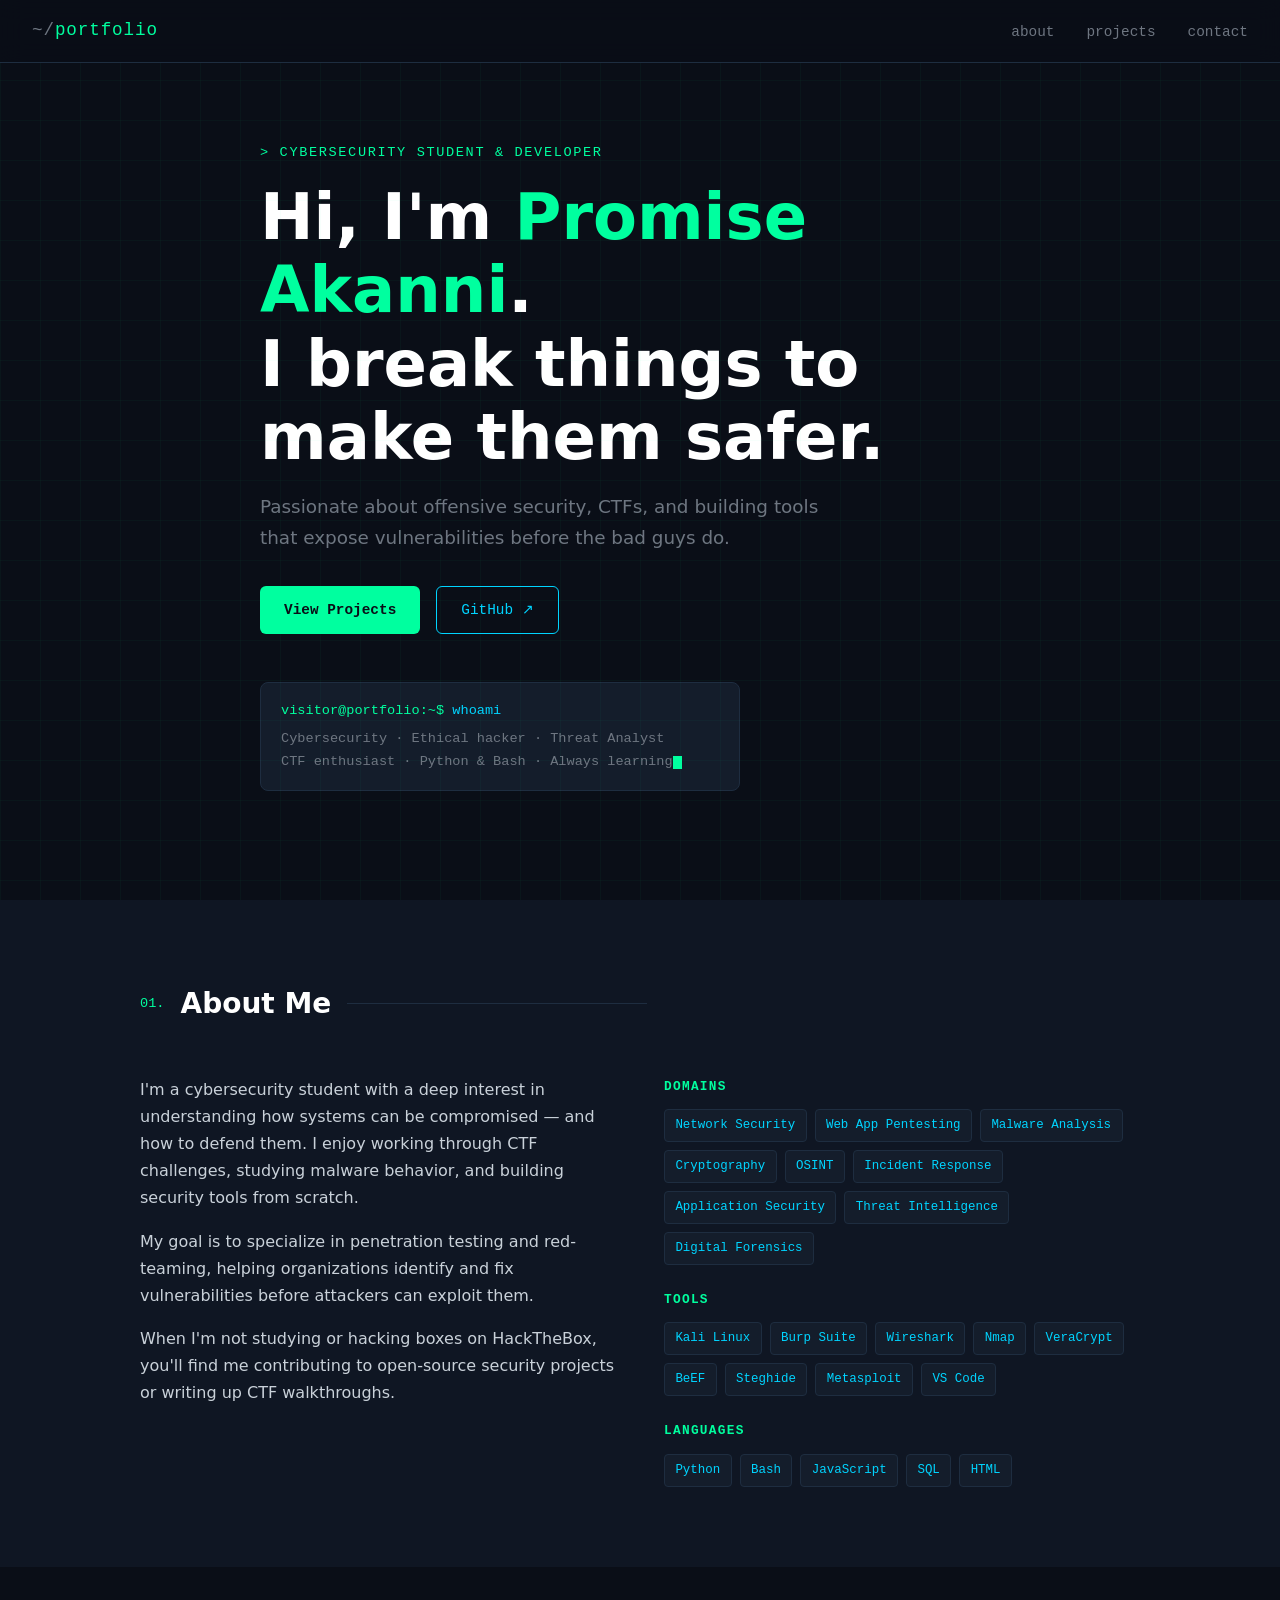
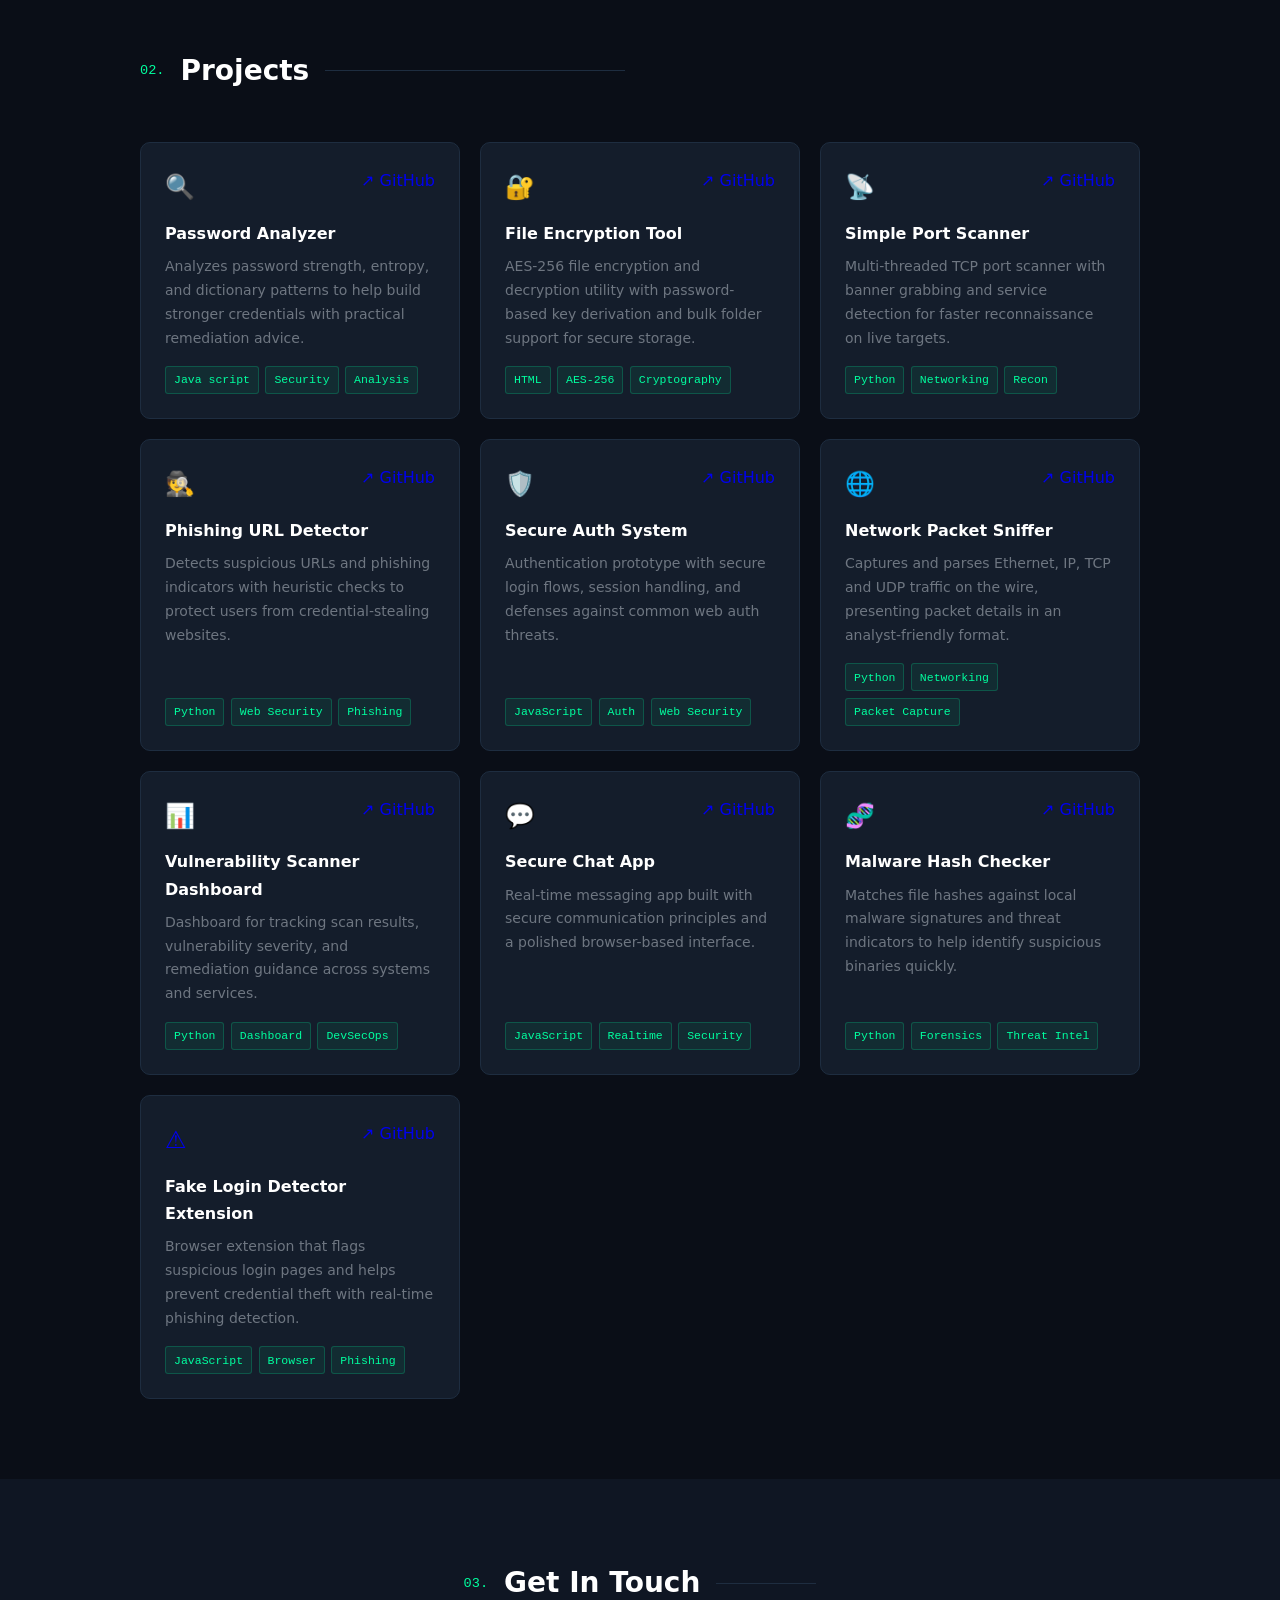
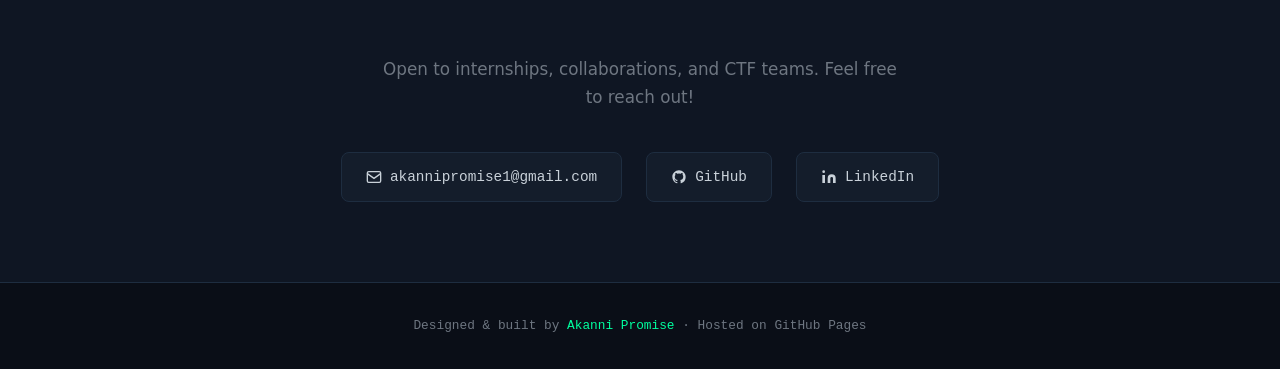
==== index.html @ 17eb7c1b "initial commit: add index.html for cybersecurity portfolio" ====
<!DOCTYPE html>
<!-- saved from url=(0066)file:///home/promise/PROJECTS/Python/Akon-007.github.io/index.html -->
<html lang="en"><head><meta http-equiv="Content-Type" content="text/html; charset=UTF-8">
  
  <meta name="viewport" content="width=device-width, initial-scale=1.0">
  <title>Akanni Promise | Cybersecurity Portfolio</title>
  <style>
    /* ── Reset & Base ── */
    *, *::before, *::after { box-sizing: border-box; margin: 0; padding: 0; }

    :root {
      --bg:        #0a0e17;
      --bg2:       #0f1623;
      --bg3:       #141d2b;
      --border:    #1e2d40;
      --green:     #00ff9f;
      --cyan:      #00d4ff;
      --purple:    #8b5cf6;
      --text:      #c9d1d9;
      --text-dim:  #6e7681;
      --font-mono: 'Courier New', Courier, monospace;
      --font-sans: 'Segoe UI', system-ui, sans-serif;
    }

    html { scroll-behavior: smooth; }

    body {
      background: var(--bg);
      color: var(--text);
      font-family: var(--font-sans);
      line-height: 1.7;
      overflow-x: hidden;
    }

    /* ── Scrollbar ── */
    ::-webkit-scrollbar { width: 6px; }
    ::-webkit-scrollbar-track { background: var(--bg); }
    ::-webkit-scrollbar-thumb { background: var(--border); border-radius: 3px; }
    ::-webkit-scrollbar-thumb:hover { background: var(--green); }

    /* ── Nav ── */
    nav {
      position: fixed; top: 0; left: 0; right: 0; z-index: 100;
      display: flex; align-items: center; justify-content: space-between;
      padding: 1rem 2rem;
      background: rgba(10, 14, 23, 0.85);
      backdrop-filter: blur(12px);
      border-bottom: 1px solid var(--border);
    }

    .nav-logo {
      font-family: var(--font-mono);
      font-size: 1.1rem;
      color: var(--green);
      text-decoration: none;
      letter-spacing: 0.05em;
    }

    .nav-logo span { color: var(--text-dim); }

    nav ul {
      list-style: none;
      display: flex; gap: 2rem;
    }

    nav a {
      color: var(--text-dim);
      text-decoration: none;
      font-size: 0.9rem;
      font-family: var(--font-mono);
      transition: color 0.2s;
    }

    nav a:hover { color: var(--green); }

    /* ── Hero ── */
    #hero {
      min-height: 100vh;
      display: flex; align-items: center; justify-content: center;
      padding: 6rem 2rem 4rem;
      position: relative;
      overflow: hidden;
    }

    /* subtle grid background */
    #hero::before {
      content: '';
      position: absolute; inset: 0;
      background-image:
        linear-gradient(rgba(0,255,159,0.03) 1px, transparent 1px),
        linear-gradient(90deg, rgba(0,255,159,0.03) 1px, transparent 1px);
      background-size: 40px 40px;
      pointer-events: none;
    }

    .hero-inner { max-width: 760px; width: 100%; }

    .hero-tag {
      font-family: var(--font-mono);
      font-size: 0.85rem;
      color: var(--green);
      letter-spacing: 0.12em;
      text-transform: uppercase;
      margin-bottom: 1rem;
    }

    .hero-tag::before { content: '> '; }

    h1 {
      font-size: clamp(2.4rem, 6vw, 4rem);
      font-weight: 700;
      line-height: 1.15;
      color: #fff;
      margin-bottom: 1rem;
    }

    h1 .accent { color: var(--green); }

    .hero-subtitle {
      font-size: 1.15rem;
      color: var(--text-dim);
      margin-bottom: 2rem;
      max-width: 560px;
    }

    .hero-btns { display: flex; gap: 1rem; flex-wrap: wrap; }

    .btn {
      display: inline-flex; align-items: center; gap: 0.5rem;
      padding: 0.7rem 1.5rem;
      border-radius: 6px;
      font-size: 0.9rem;
      font-family: var(--font-mono);
      text-decoration: none;
      transition: all 0.2s;
      cursor: pointer;
      border: none;
    }

    .btn-primary {
      background: var(--green);
      color: var(--bg);
      font-weight: 700;
    }

    .btn-primary:hover {
      background: #00e68f;
      box-shadow: 0 0 20px rgba(0,255,159,0.35);
    }

    .btn-outline {
      background: transparent;
      color: var(--cyan);
      border: 1px solid var(--cyan);
    }

    .btn-outline:hover {
      background: rgba(0,212,255,0.08);
      box-shadow: 0 0 20px rgba(0,212,255,0.2);
    }

    /* Terminal badge */
    .terminal-badge {
      margin-top: 3rem;
      background: var(--bg3);
      border: 1px solid var(--border);
      border-radius: 8px;
      padding: 1rem 1.25rem;
      font-family: var(--font-mono);
      font-size: 0.85rem;
      max-width: 480px;
    }

    .terminal-badge .prompt { color: var(--green); }
    .terminal-badge .cmd { color: var(--cyan); }
    .terminal-badge .output { color: var(--text-dim); margin-top: 0.3rem; }

    .cursor {
      display: inline-block;
      width: 9px; height: 1em;
      background: var(--green);
      vertical-align: text-bottom;
      animation: blink 1.1s step-end infinite;
    }

    @keyframes blink { 50% { opacity: 0; } }

    /* ── Section shared ── */
    section { padding: 5rem 2rem; }

    .section-header {
      display: flex; align-items: center; gap: 1rem;
      margin-bottom: 3rem;
    }

    .section-num {
      font-family: var(--font-mono);
      font-size: 0.85rem;
      color: var(--green);
    }

    h2 {
      font-size: 1.75rem;
      color: #fff;
      font-weight: 600;
    }

    .section-line {
      flex: 1; height: 1px;
      background: var(--border);
      max-width: 300px;
    }

    .container { max-width: 1000px; margin: 0 auto; }

    /* ── About ── */
    #about {
      background: var(--bg2);
    }

    .about-grid {
      display: grid;
      grid-template-columns: 1fr 1fr;
      gap: 3rem;
      align-items: start;
    }

    .about-text p { color: var(--text); margin-bottom: 1rem; }

    .about-text p:last-child { margin-bottom: 0; }

    .skills-box h3 {
      font-size: 0.8rem;
      font-family: var(--font-mono);
      color: var(--green);
      text-transform: uppercase;
      letter-spacing: 0.1em;
      margin-bottom: 0.75rem;
      margin-top: 1.5rem;
    }

    .skills-box h3:first-child { margin-top: 0; }

    .tag-list { display: flex; flex-wrap: wrap; gap: 0.5rem; }

    .tag {
      background: var(--bg3);
      border: 1px solid var(--border);
      color: var(--cyan);
      font-family: var(--font-mono);
      font-size: 0.78rem;
      padding: 0.3rem 0.65rem;
      border-radius: 4px;
      transition: border-color 0.2s, color 0.2s;
    }

    .tag:hover {
      border-color: var(--cyan);
      color: #fff;
    }

    /* ── Projects ── */
    #projects { background: var(--bg); }

    .projects-grid {
      display: grid;
      grid-template-columns: repeat(auto-fill, minmax(290px, 1fr));
      gap: 1.25rem;
    }

    .project-card {
      background: var(--bg3);
      border: 1px solid var(--border);
      border-radius: 10px;
      padding: 1.5rem;
      text-decoration: none;
      display: flex; flex-direction: column;
      transition: border-color 0.25s, transform 0.2s, box-shadow 0.25s;
      position: relative;
      overflow: hidden;
    }

    .project-card::before {
      content: '';
      position: absolute; top: 0; left: 0; right: 0; height: 2px;
      background: linear-gradient(90deg, var(--green), var(--cyan));
      opacity: 0;
      transition: opacity 0.25s;
    }

    .project-card:hover {
      border-color: rgba(0,255,159,0.3);
      transform: translateY(-4px);
      box-shadow: 0 12px 32px rgba(0,0,0,0.4);
    }

    .project-card:hover::before { opacity: 1; }

    .card-top {
      display: flex; align-items: flex-start;
      justify-content: space-between;
      margin-bottom: 0.75rem;
    }

    .card-icon { font-size: 1.5rem; }

    .card-links { display: flex; gap: 0.6rem; }

    .card-links a {
      color: var(--text-dim);
      text-decoration: none;
      font-size: 0.85rem;
      font-family: var(--font-mono);
      transition: color 0.2s;
    }

    .card-links a:hover { color: var(--green); }

    .card-title {
      color: #fff;
      font-size: 1rem;
      font-weight: 600;
      margin-bottom: 0.5rem;
    }

    .card-desc {
      color: var(--text-dim);
      font-size: 0.875rem;
      flex: 1;
      margin-bottom: 1rem;
    }

    .card-tags { display: flex; flex-wrap: wrap; gap: 0.4rem; }

    .card-tag {
      font-family: var(--font-mono);
      font-size: 0.72rem;
      color: var(--green);
      background: rgba(0,255,159,0.07);
      border: 1px solid rgba(0,255,159,0.2);
      padding: 0.2rem 0.5rem;
      border-radius: 3px;
    }

    /* ── Contact ── */
    #contact {
      background: var(--bg2);
      text-align: center;
    }

    #contact .section-header { justify-content: center; }
    #contact .section-line { max-width: 100px; }

    .contact-tagline {
      color: var(--text-dim);
      font-size: 1.05rem;
      max-width: 520px;
      margin: 0 auto 2.5rem;
    }

    .contact-links {
      display: flex; justify-content: center; gap: 1.5rem; flex-wrap: wrap;
    }

    .contact-link {
      display: flex; align-items: center; gap: 0.5rem;
      padding: 0.75rem 1.5rem;
      border-radius: 8px;
      background: var(--bg3);
      border: 1px solid var(--border);
      color: var(--text);
      text-decoration: none;
      font-family: var(--font-mono);
      font-size: 0.9rem;
      transition: all 0.2s;
    }

    .contact-link:hover {
      border-color: var(--green);
      color: var(--green);
      box-shadow: 0 0 16px rgba(0,255,159,0.15);
    }

    /* ── Footer ── */
    footer {
      padding: 2rem;
      text-align: center;
      font-family: var(--font-mono);
      font-size: 0.8rem;
      color: var(--text-dim);
      border-top: 1px solid var(--border);
    }

    footer span { color: var(--green); }

    /* ── Responsive ── */
    @media (max-width: 680px) {
      nav ul { gap: 1.2rem; }
      .about-grid { grid-template-columns: 1fr; }
    }

    @media (max-width: 480px) {
      nav ul { display: none; }
    }
  </style>
</head>
<body>

  <!-- NAV -->
  <nav>
    <a class="nav-logo" href="file:///home/promise/PROJECTS/Python/Akon-007.github.io/index.html#hero"><span>~/</span>portfolio</a>
    <ul>
      <li><a href="file:///home/promise/PROJECTS/Python/Akon-007.github.io/index.html#about">about</a></li>
      <li><a href="file:///home/promise/PROJECTS/Python/Akon-007.github.io/index.html#projects">projects</a></li>
      <li><a href="file:///home/promise/PROJECTS/Python/Akon-007.github.io/index.html#contact">contact</a></li>
    </ul>
  </nav>

  <!-- HERO -->
  <section id="hero">
    <div class="hero-inner">
      <p class="hero-tag">Cybersecurity Student &amp; Developer</p>
      <h1>Hi, I'm <span class="accent">Promise Akanni</span>.<br>I break things to<br>make them safer.</h1>
      <p class="hero-subtitle">
        Passionate about offensive security, CTFs, and building tools that expose vulnerabilities before the bad guys do.
      </p>
      <div class="hero-btns">
        <a href="file:///home/promise/PROJECTS/Python/Akon-007.github.io/index.html#projects" class="btn btn-primary">View Projects</a>
        <a href="https://github.com/Akon-007" target="_blank" class="btn btn-outline">GitHub ↗</a>
      </div>

      <div class="terminal-badge">
        <div><span class="prompt">visitor@portfolio:~$</span> <span class="cmd">whoami</span></div>
        <div class="output">
          Cybersecurity · Ethical hacker · Threat Analyst<br>
          CTF enthusiast · Python &amp; Bash · Always learning<span class="cursor"></span>
        </div>
      </div>
    </div>
  </section>

  <!-- ABOUT -->
  <section id="about">
    <div class="container">
      <div class="section-header">
        <span class="section-num">01.</span>
        <h2>About Me</h2>
        <div class="section-line"></div>
      </div>

      <div class="about-grid">
        <div class="about-text">
          <p>
            I'm a cybersecurity student with a deep interest in understanding how systems can be compromised — and how to defend them. I enjoy working through CTF challenges, studying malware behavior, and building security tools from scratch.
          </p>
          <p>
            My goal is to specialize in penetration testing and red-teaming, helping organizations identify and fix vulnerabilities before attackers can exploit them.
          </p>
          <p>
            When I'm not studying or hacking boxes on HackTheBox, you'll find me contributing to open-source security projects or writing up CTF walkthroughs.
          </p>
        </div>

        <div class="skills-box">
          <h3>Domains</h3>
          <div class="tag-list">
            <span class="tag">Network Security</span>
            <span class="tag">Web App Pentesting</span>
            <span class="tag">Malware Analysis</span>
            <span class="tag">Cryptography</span>
            <span class="tag">OSINT</span>
            <span class="tag">Incident Response</span>
            <span class="tag">Application Security</span>
            <span class="tag">Threat Intelligence</span>
            <span class="tag">Digital Forensics</span>
          </div>

          <h3>Tools</h3>
          <div class="tag-list">
            <span class="tag">Kali Linux</span>
            <span class="tag">Burp Suite</span>
            <span class="tag">Wireshark</span>
            <span class="tag">Nmap</span>
            <span class="tag">VeraCrypt</span>
            <span class="tag">BeEF</span>
            <span class="tag">Steghide</span>
            <span class="tag">Metasploit</span>
            <span class="tag">VS Code</span>
          </div>

          <h3>Languages</h3>
          <div class="tag-list">
            <span class="tag">Python</span>
            <span class="tag">Bash</span>
            <span class="tag">JavaScript</span>
            <span class="tag">SQL</span>
            <span class="tag">HTML</span>
          </div>
        </div>
      </div>
    </div>
  </section>

  <!-- PROJECTS -->
  <section id="projects">
    <div class="container">
      <div class="section-header">
        <span class="section-num">02.</span>
        <h2>Projects</h2>
        <div class="section-line"></div>
      </div>

      <div class="projects-grid">

        <!-- Project 1 -->
        <a class="project-card" href="https://github.com/Akon-007/password-analyzer" target="_blank">
          <div class="card-top">
            <span class="card-icon">🔍</span>
            <div class="card-links"><span>↗ GitHub</span></div>
          </div>
          <div class="card-title">Password Analyzer</div>
          <div class="card-desc">
            Analyzes password strength, entropy, and dictionary patterns to help build stronger credentials with practical remediation advice.
          </div>
          <div class="card-tags">
            <span class="card-tag">Java script</span>
            <span class="card-tag">Security</span>
            <span class="card-tag">Analysis</span>
          </div>
        </a>

        <!-- Project 2 -->
        <a class="project-card" href="https://github.com/Akon-007/file-encryption-tool" target="_blank">
          <div class="card-top">
            <span class="card-icon">🔐</span>
            <div class="card-links"><span>↗ GitHub</span></div>
          </div>
          <div class="card-title">File Encryption Tool</div>
          <div class="card-desc">
            AES-256 file encryption and decryption utility with password-based key derivation and bulk folder support for secure storage.
          </div>
          <div class="card-tags">
            <span class="card-tag">HTML</span>
            <span class="card-tag">AES-256</span>
            <span class="card-tag">Cryptography</span>
          </div>
        </a>

        <!-- Project 3 -->
        <a class="project-card" href="https://github.com/Akon-007/simple-port-scanner" target="_blank">
          <div class="card-top">
            <span class="card-icon">📡</span>
            <div class="card-links"><span>↗ GitHub</span></div>
          </div>
          <div class="card-title">Simple Port Scanner</div>
          <div class="card-desc">
            Multi-threaded TCP port scanner with banner grabbing and service detection for faster reconnaissance on live targets.
          </div>
          <div class="card-tags">
            <span class="card-tag">Python</span>
            <span class="card-tag">Networking</span>
            <span class="card-tag">Recon</span>
          </div>
        </a>

        <!-- Project 4 -->
        <a class="project-card" href="https://github.com/Akon-007/phishing-url-detector" target="_blank">
          <div class="card-top">
            <span class="card-icon">🕵️</span>
            <div class="card-links"><span>↗ GitHub</span></div>
          </div>
          <div class="card-title">Phishing URL Detector</div>
          <div class="card-desc">
            Detects suspicious URLs and phishing indicators with heuristic checks to protect users from credential-stealing websites.
          </div>
          <div class="card-tags">
            <span class="card-tag">Python</span>
            <span class="card-tag">Web Security</span>
            <span class="card-tag">Phishing</span>
          </div>
        </a>

        <!-- Project 5 -->
        <a class="project-card" href="https://github.com/Akon-007/secure-auth-system" target="_blank">
          <div class="card-top">
            <span class="card-icon">🛡️</span>
            <div class="card-links"><span>↗ GitHub</span></div>
          </div>
          <div class="card-title">Secure Auth System</div>
          <div class="card-desc">
            Authentication prototype with secure login flows, session handling, and defenses against common web auth threats.
          </div>
          <div class="card-tags">
            <span class="card-tag">JavaScript</span>
            <span class="card-tag">Auth</span>
            <span class="card-tag">Web Security</span>
          </div>
        </a>

        <!-- Project 6 -->
        <a class="project-card" href="https://github.com/Akon-007/network-packet-sniffer" target="_blank">
          <div class="card-top">
            <span class="card-icon">🌐</span>
            <div class="card-links"><span>↗ GitHub</span></div>
          </div>
          <div class="card-title">Network Packet Sniffer</div>
          <div class="card-desc">
            Captures and parses Ethernet, IP, TCP and UDP traffic on the wire, presenting packet details in an analyst-friendly format.
          </div>
          <div class="card-tags">
            <span class="card-tag">Python</span>
            <span class="card-tag">Networking</span>
            <span class="card-tag">Packet Capture</span>
          </div>
        </a>

        <!-- Project 7 -->
        <a class="project-card" href="https://github.com/Akon-007/vulnerability-scanner-dashboard" target="_blank">
          <div class="card-top">
            <span class="card-icon">📊</span>
            <div class="card-links"><span>↗ GitHub</span></div>
          </div>
          <div class="card-title">Vulnerability Scanner Dashboard</div>
          <div class="card-desc">
            Dashboard for tracking scan results, vulnerability severity, and remediation guidance across systems and services.
          </div>
          <div class="card-tags">
            <span class="card-tag">Python</span>
            <span class="card-tag">Dashboard</span>
            <span class="card-tag">DevSecOps</span>
          </div>
        </a>

        <!-- Project 8 -->
        <a class="project-card" href="https://github.com/Akon-007/secure-chat-app" target="_blank">
          <div class="card-top">
            <span class="card-icon">💬</span>
            <div class="card-links"><span>↗ GitHub</span></div>
          </div>
          <div class="card-title">Secure Chat App</div>
          <div class="card-desc">
            Real-time messaging app built with secure communication principles and a polished browser-based interface.
          </div>
          <div class="card-tags">
            <span class="card-tag">JavaScript</span>
            <span class="card-tag">Realtime</span>
            <span class="card-tag">Security</span>
          </div>
        </a>

        <!-- Project 9 -->
        <a class="project-card" href="https://github.com/Akon-007/malware-hash-checker" target="_blank">
          <div class="card-top">
            <span class="card-icon">🧬</span>
            <div class="card-links"><span>↗ GitHub</span></div>
          </div>
          <div class="card-title">Malware Hash Checker</div>
          <div class="card-desc">
            Matches file hashes against local malware signatures and threat indicators to help identify suspicious binaries quickly.
          </div>
          <div class="card-tags">
            <span class="card-tag">Python</span>
            <span class="card-tag">Forensics</span>
            <span class="card-tag">Threat Intel</span>
          </div>
        </a>

        <!-- Project 10 -->
        <a class="project-card" href="https://github.com/Akon-007/fake-login-detector-extension" target="_blank">
          <div class="card-top">
            <span class="card-icon">⚠️</span>
            <div class="card-links"><span>↗ GitHub</span></div>
          </div>
          <div class="card-title">Fake Login Detector Extension</div>
          <div class="card-desc">
            Browser extension that flags suspicious login pages and helps prevent credential theft with real-time phishing detection.
          </div>
          <div class="card-tags">
            <span class="card-tag">JavaScript</span>
            <span class="card-tag">Browser</span>
            <span class="card-tag">Phishing</span>
          </div>
        </a>

      </div>
    </div>
  </section>

  <!-- CONTACT -->
  <section id="contact">
    <div class="container">
      <div class="section-header">
        <span class="section-num">03.</span>
        <h2>Get In Touch</h2>
        <div class="section-line"></div>
      </div>
      <p class="contact-tagline">
        Open to internships, collaborations, and CTF teams. Feel free to reach out!
      </p>
      <div class="contact-links">
        <a class="contact-link" href="mailto:akannipromise1@gmail.com">
          <svg width="16" height="16" viewBox="0 0 24 24" fill="none" stroke="currentColor" stroke-width="2"><rect x="2" y="4" width="20" height="16" rx="2"></rect><path d="m2 7 10 7 10-7"></path></svg>
          akannipromise1@gmail.com
        </a>
        <a class="contact-link" href="https://github.com/Akon-007" target="_blank">
          <svg width="16" height="16" viewBox="0 0 24 24" fill="currentColor"><path d="M12 2C6.477 2 2 6.484 2 12.021c0 4.428 2.865 8.185 6.839 9.504.5.092.682-.217.682-.482 0-.237-.009-.868-.014-1.703-2.782.605-3.369-1.342-3.369-1.342-.454-1.154-1.11-1.462-1.11-1.462-.908-.62.069-.608.069-.608 1.003.07 1.531 1.031 1.531 1.031.892 1.53 2.341 1.088 2.91.832.092-.647.35-1.088.636-1.338-2.22-.253-4.555-1.113-4.555-4.951 0-1.093.39-1.988 1.029-2.688-.103-.253-.446-1.272.098-2.65 0 0 .84-.27 2.75 1.026A9.564 9.564 0 0112 6.844a9.59 9.59 0 012.504.338c1.909-1.296 2.747-1.027 2.747-1.027.546 1.379.202 2.398.1 2.651.64.7 1.028 1.595 1.028 2.688 0 3.848-2.339 4.695-4.566 4.943.359.309.678.92.678 1.855 0 1.338-.012 2.419-.012 2.747 0 .268.18.58.688.482A10.025 10.025 0 0022 12.021C22 6.484 17.522 2 12 2z"></path></svg>
          GitHub
        </a>
        <a class="contact-link" href="https://www.linkedin.com/in/promise-akanni-5b4948345" target="_blank">
          <svg width="16" height="16" viewBox="0 0 24 24" fill="currentColor"><path d="M16 8a6 6 0 016 6v7h-4v-7a2 2 0 00-2-2 2 2 0 00-2 2v7h-4v-7a6 6 0 016-6zM2 9h4v12H2z"></path><circle cx="4" cy="4" r="2"></circle></svg>
          LinkedIn
        </a>
      </div>
    </div>
  </section>

  <!-- FOOTER -->
  <footer>
    Designed &amp; built by <span>Akanni Promise</span> · Hosted on GitHub Pages
  </footer>



</body></html>
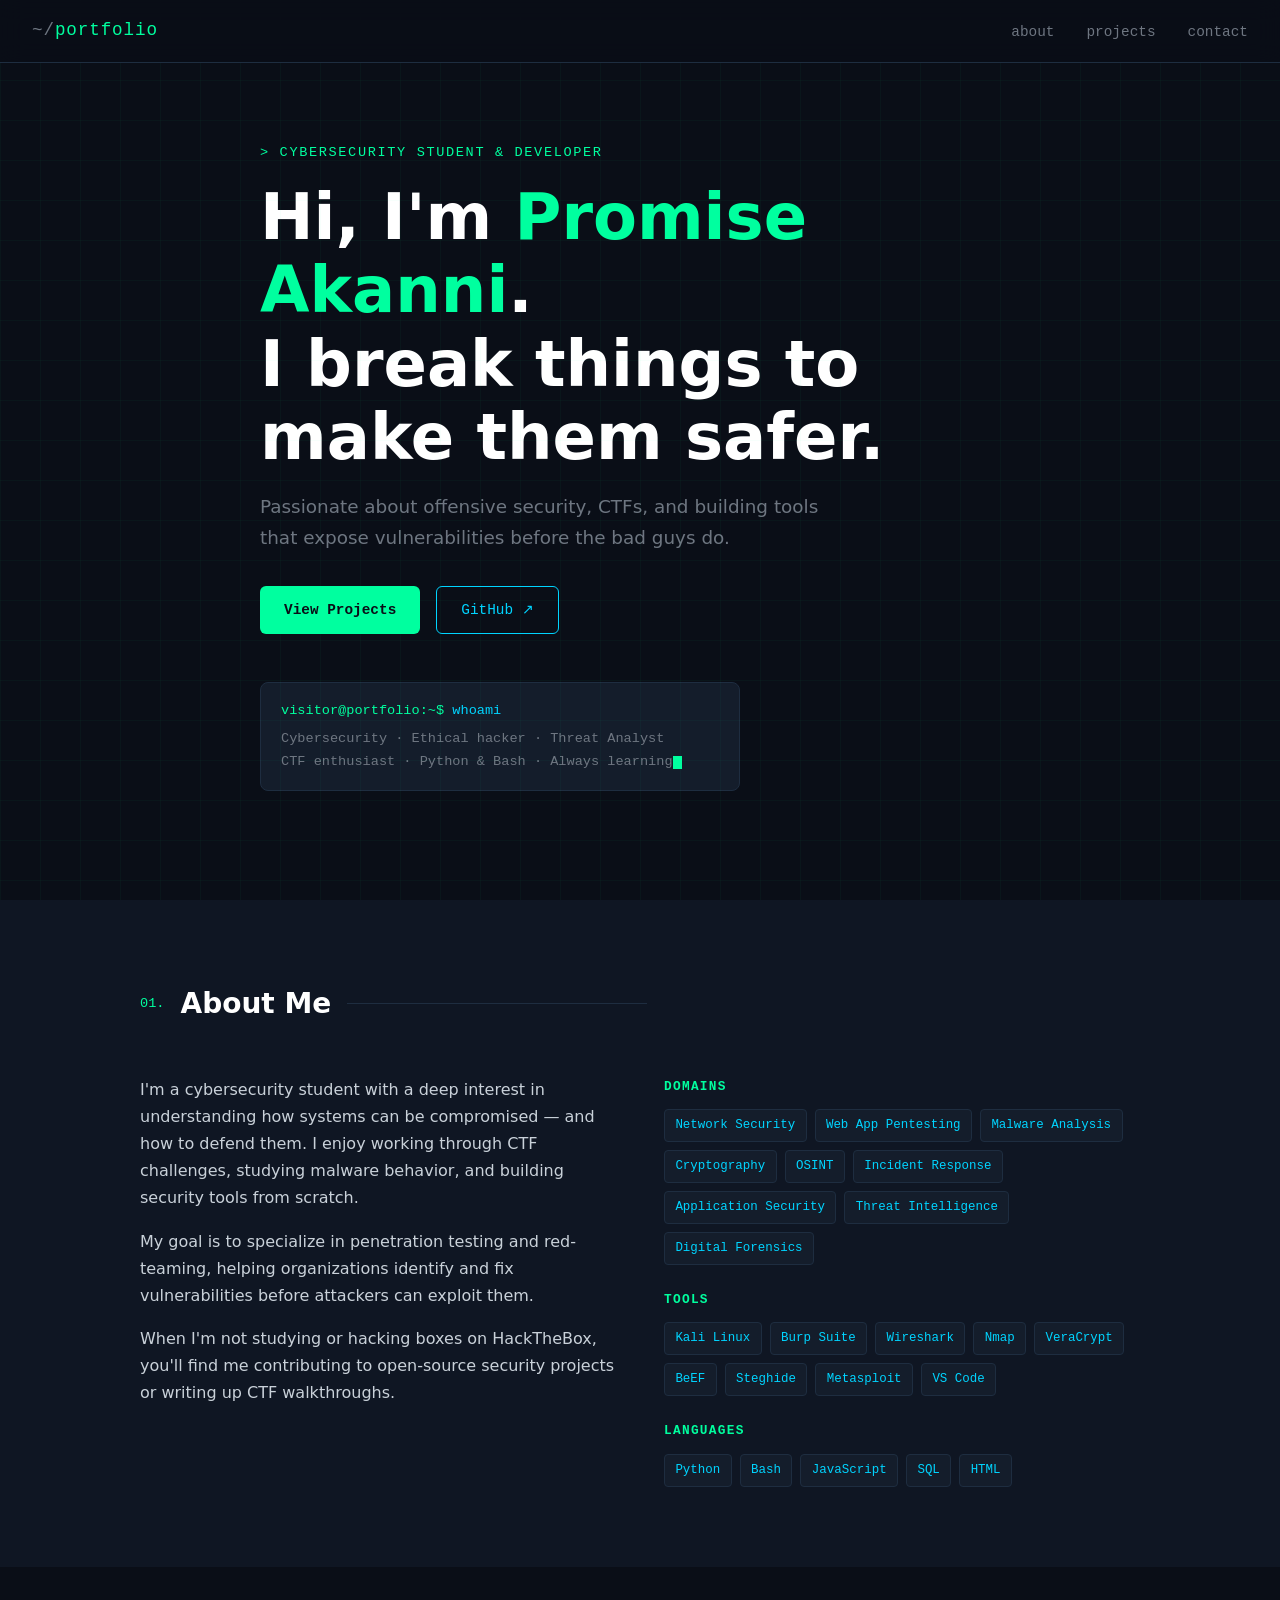
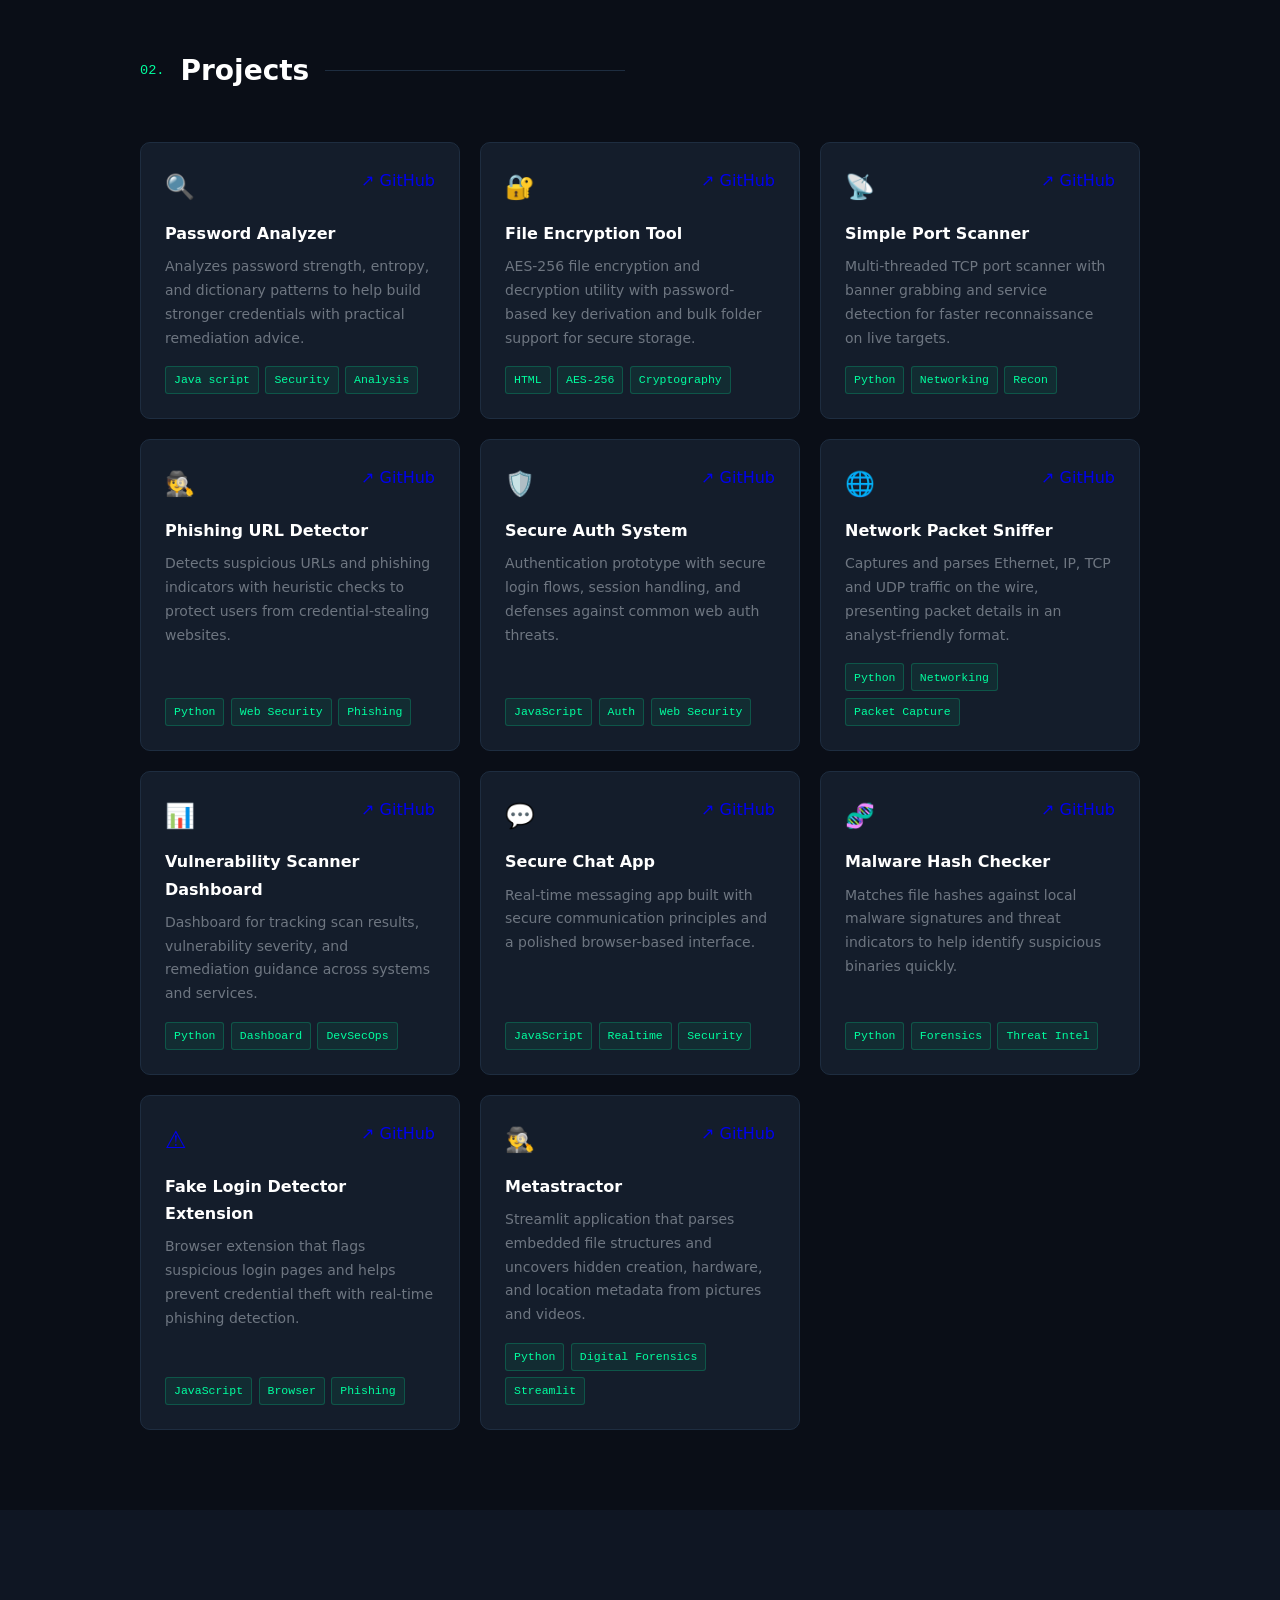
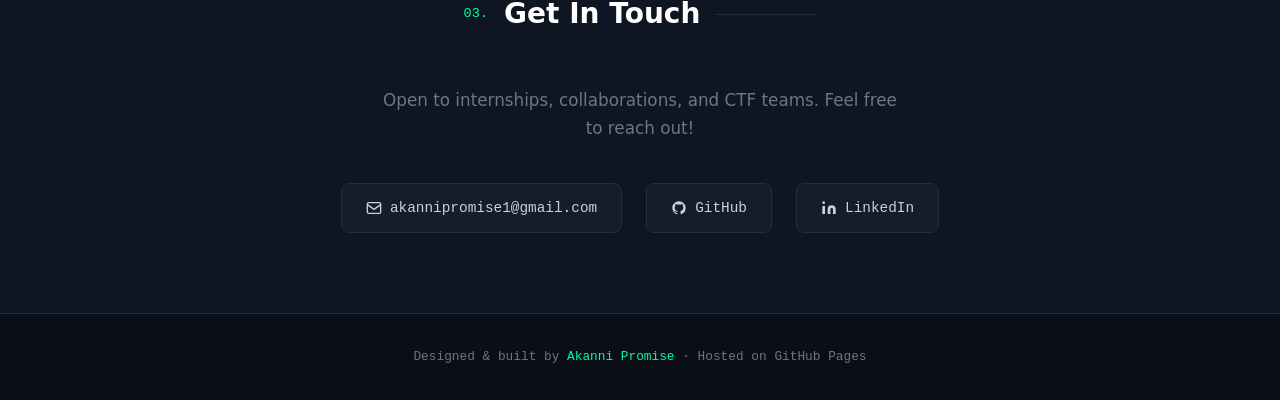
==== commit 08cce469: "updated" ====
--- a/index.html
+++ b/index.html
@@ -679,6 +679,23 @@
             <span class="card-tag">JavaScript</span>
             <span class="card-tag">Browser</span>
             <span class="card-tag">Phishing</span>
+          </div>
+        </a>
+
+        <!-- Project 11 -->
+        <a class="project-card" href="https://github.com/Akon-007/metastractor" target="_blank">
+          <div class="card-top">
+            <span class="card-icon">🕵️‍♂️</span>
+            <div class="card-links"><span>↗ GitHub</span></div>
+          </div>
+          <div class="card-title">Metastractor</div>
+          <div class="card-desc">
+            Streamlit application that parses embedded file structures and uncovers hidden creation, hardware, and location metadata from pictures and videos.
+          </div>
+          <div class="card-tags">
+            <span class="card-tag">Python</span>
+            <span class="card-tag">Digital Forensics</span>
+            <span class="card-tag">Streamlit</span>
           </div>
         </a>
 
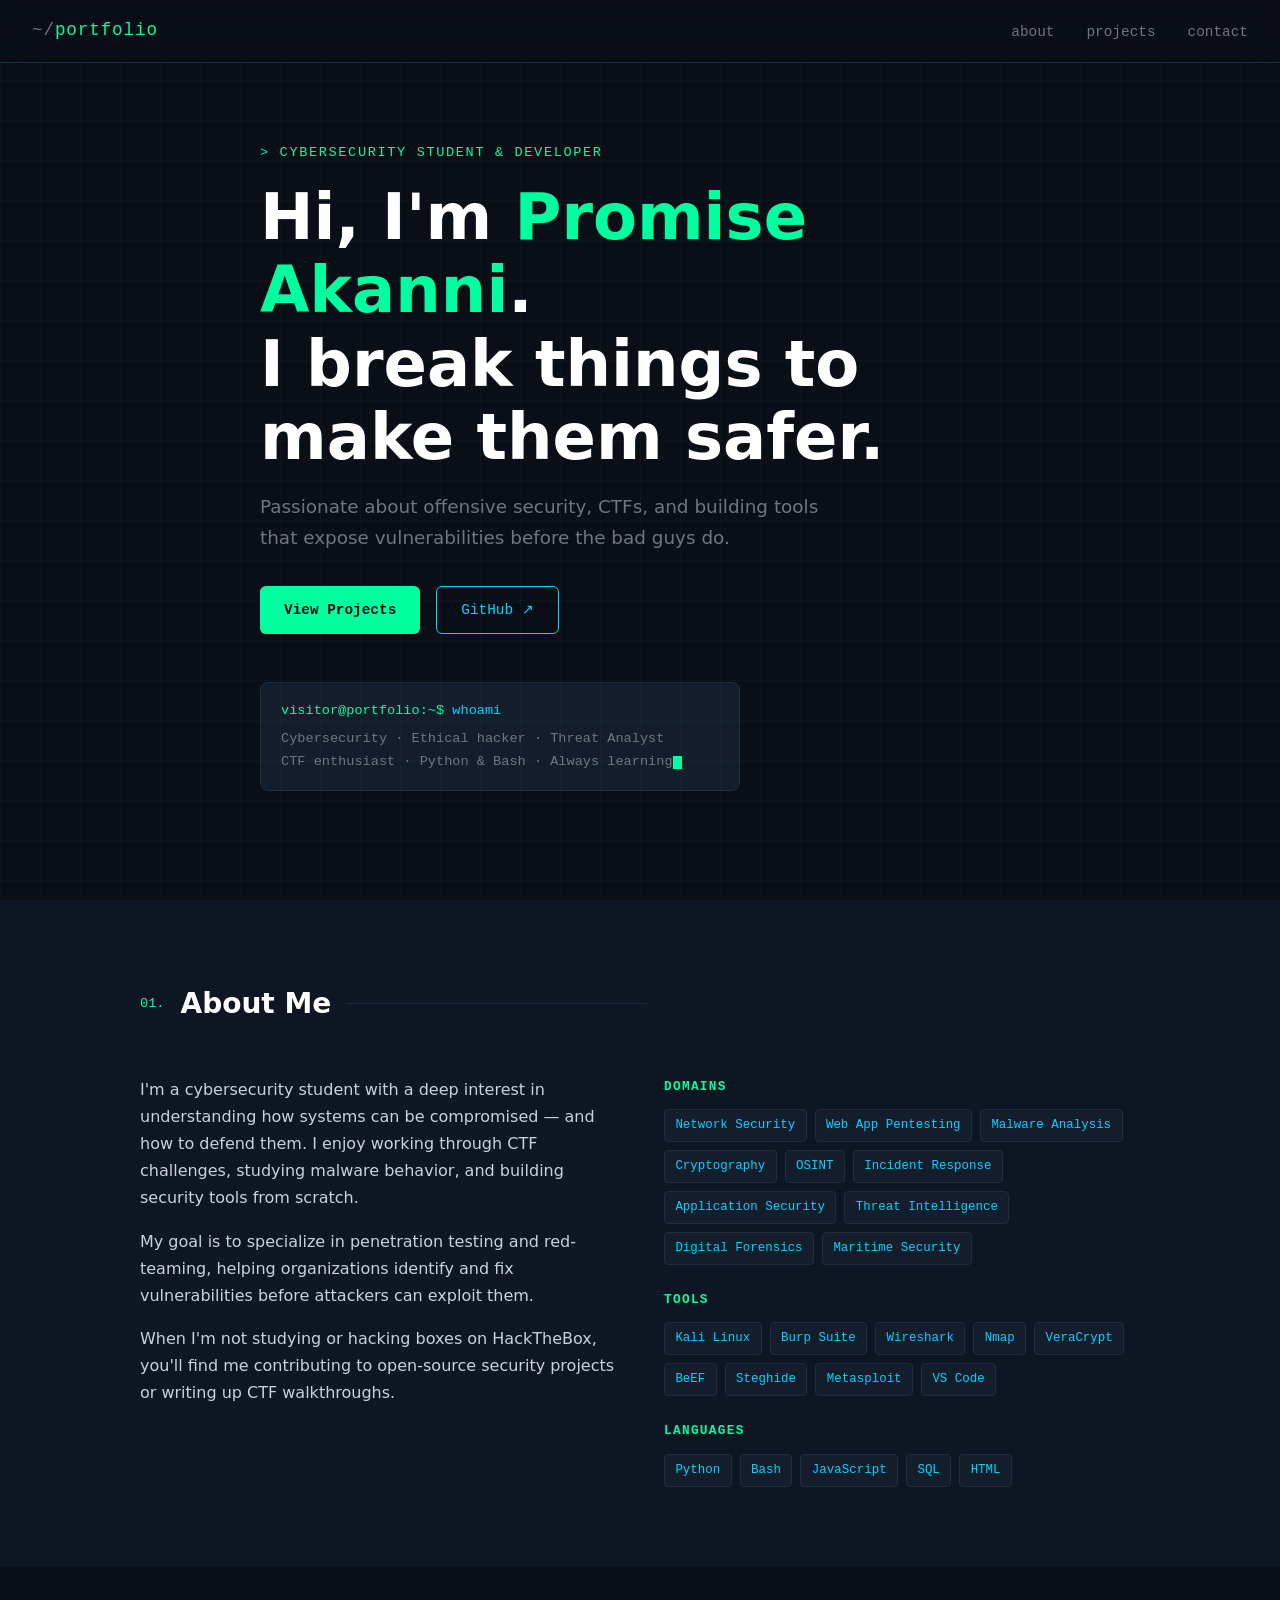
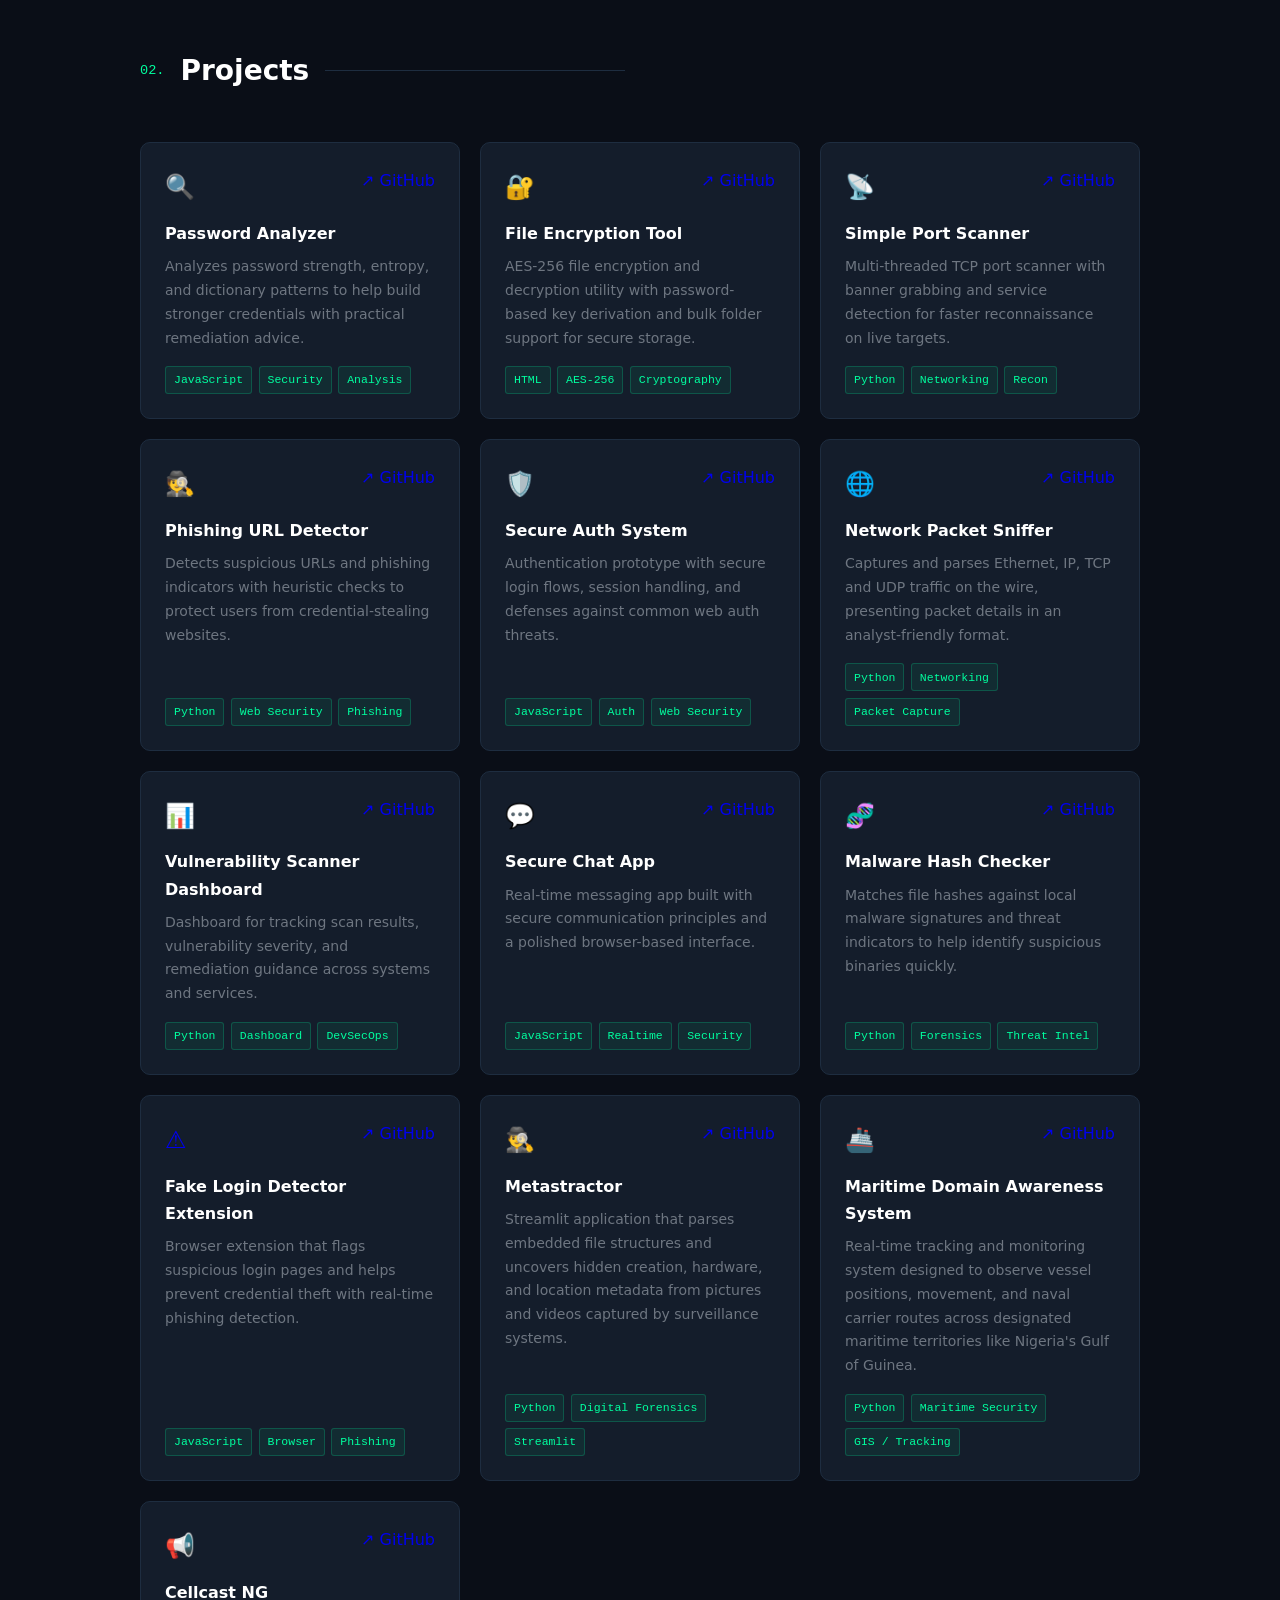
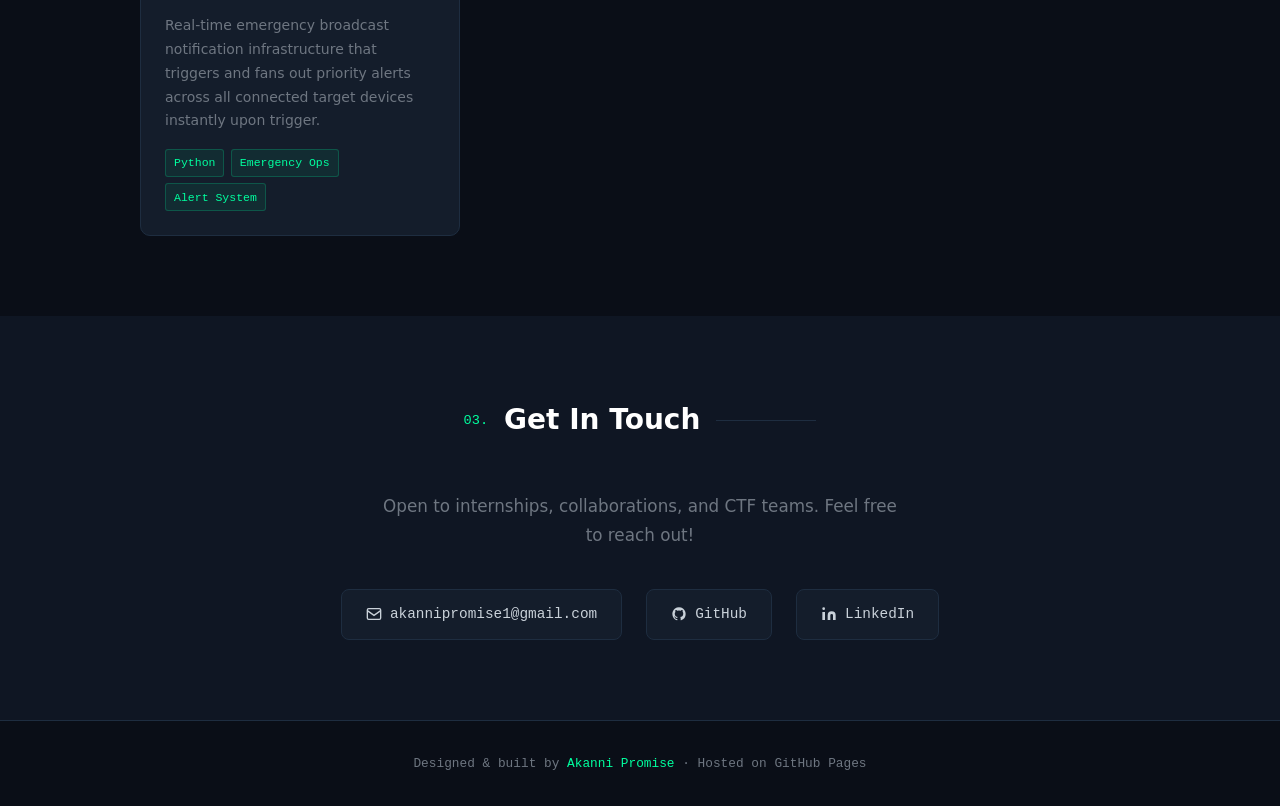
==== commit 05a56d92: "Update portfolio content and links" ====
--- a/index.html
+++ b/index.html
@@ -1,7 +1,7 @@
 <!DOCTYPE html>
-<!-- saved from url=(0066)file:///home/promise/PROJECTS/Python/Akon-007.github.io/index.html -->
-<html lang="en"><head><meta http-equiv="Content-Type" content="text/html; charset=UTF-8">
-  
+<html lang="en">
+<head>
+  <meta charset="UTF-8">
   <meta name="viewport" content="width=device-width, initial-scale=1.0">
   <title>Akanni Promise | Cybersecurity Portfolio</title>
   <style>
@@ -408,11 +408,11 @@
 
   <!-- NAV -->
   <nav>
-    <a class="nav-logo" href="file:///home/promise/PROJECTS/Python/Akon-007.github.io/index.html#hero"><span>~/</span>portfolio</a>
+    <a class="nav-logo" href="#hero"><span>~/</span>portfolio</a>
     <ul>
-      <li><a href="file:///home/promise/PROJECTS/Python/Akon-007.github.io/index.html#about">about</a></li>
-      <li><a href="file:///home/promise/PROJECTS/Python/Akon-007.github.io/index.html#projects">projects</a></li>
-      <li><a href="file:///home/promise/PROJECTS/Python/Akon-007.github.io/index.html#contact">contact</a></li>
+      <li><a href="#about">about</a></li>
+      <li><a href="#projects">projects</a></li>
+      <li><a href="#contact">contact</a></li>
     </ul>
   </nav>
 
@@ -425,7 +425,7 @@
         Passionate about offensive security, CTFs, and building tools that expose vulnerabilities before the bad guys do.
       </p>
       <div class="hero-btns">
-        <a href="file:///home/promise/PROJECTS/Python/Akon-007.github.io/index.html#projects" class="btn btn-primary">View Projects</a>
+        <a href="#projects" class="btn btn-primary">View Projects</a>
         <a href="https://github.com/Akon-007" target="_blank" class="btn btn-outline">GitHub ↗</a>
       </div>
 
@@ -473,6 +473,7 @@
             <span class="tag">Application Security</span>
             <span class="tag">Threat Intelligence</span>
             <span class="tag">Digital Forensics</span>
+            <span class="tag">Maritime Security</span>
           </div>
 
           <h3>Tools</h3>
@@ -523,7 +524,7 @@
             Analyzes password strength, entropy, and dictionary patterns to help build stronger credentials with practical remediation advice.
           </div>
           <div class="card-tags">
-            <span class="card-tag">Java script</span>
+            <span class="card-tag">JavaScript</span>
             <span class="card-tag">Security</span>
             <span class="card-tag">Analysis</span>
           </div>
@@ -690,12 +691,46 @@
           </div>
           <div class="card-title">Metastractor</div>
           <div class="card-desc">
-            Streamlit application that parses embedded file structures and uncovers hidden creation, hardware, and location metadata from pictures and videos.
+            Streamlit application that parses embedded file structures and uncovers hidden creation, hardware, and location metadata from pictures and videos captured by surveillance systems.
           </div>
           <div class="card-tags">
             <span class="card-tag">Python</span>
             <span class="card-tag">Digital Forensics</span>
             <span class="card-tag">Streamlit</span>
+          </div>
+        </a>
+
+        <!-- Project 12 -->
+        <a class="project-card" href="https://github.com/Akon-007/mda-system" target="_blank">
+          <div class="card-top">
+            <span class="card-icon">🚢</span>
+            <div class="card-links"><span>↗ GitHub</span></div>
+          </div>
+          <div class="card-title">Maritime Domain Awareness System</div>
+          <div class="card-desc">
+            Real-time tracking and monitoring system designed to observe vessel positions, movement, and naval carrier routes across designated maritime territories like Nigeria's Gulf of Guinea.
+          </div>
+          <div class="card-tags">
+            <span class="card-tag">Python</span>
+            <span class="card-tag">Maritime Security</span>
+            <span class="card-tag">GIS / Tracking</span>
+          </div>
+        </a>
+
+        <!-- Project 13 -->
+        <a class="project-card" href="https://github.com/Akon-007/cellcast-ng" target="_blank">
+          <div class="card-top">
+            <span class="card-icon">📢</span>
+            <div class="card-links"><span>↗ GitHub</span></div>
+          </div>
+          <div class="card-title">Cellcast NG</div>
+          <div class="card-desc">
+            Real-time emergency broadcast notification infrastructure that triggers and fans out priority alerts across all connected target devices instantly upon trigger.
+          </div>
+          <div class="card-tags">
+            <span class="card-tag">Python</span>
+            <span class="card-tag">Emergency Ops</span>
+            <span class="card-tag">Alert System</span>
           </div>
         </a>
 
@@ -736,6 +771,5 @@
     Designed &amp; built by <span>Akanni Promise</span> · Hosted on GitHub Pages
   </footer>
 
-
-
-</body></html>+</body>
+</html>
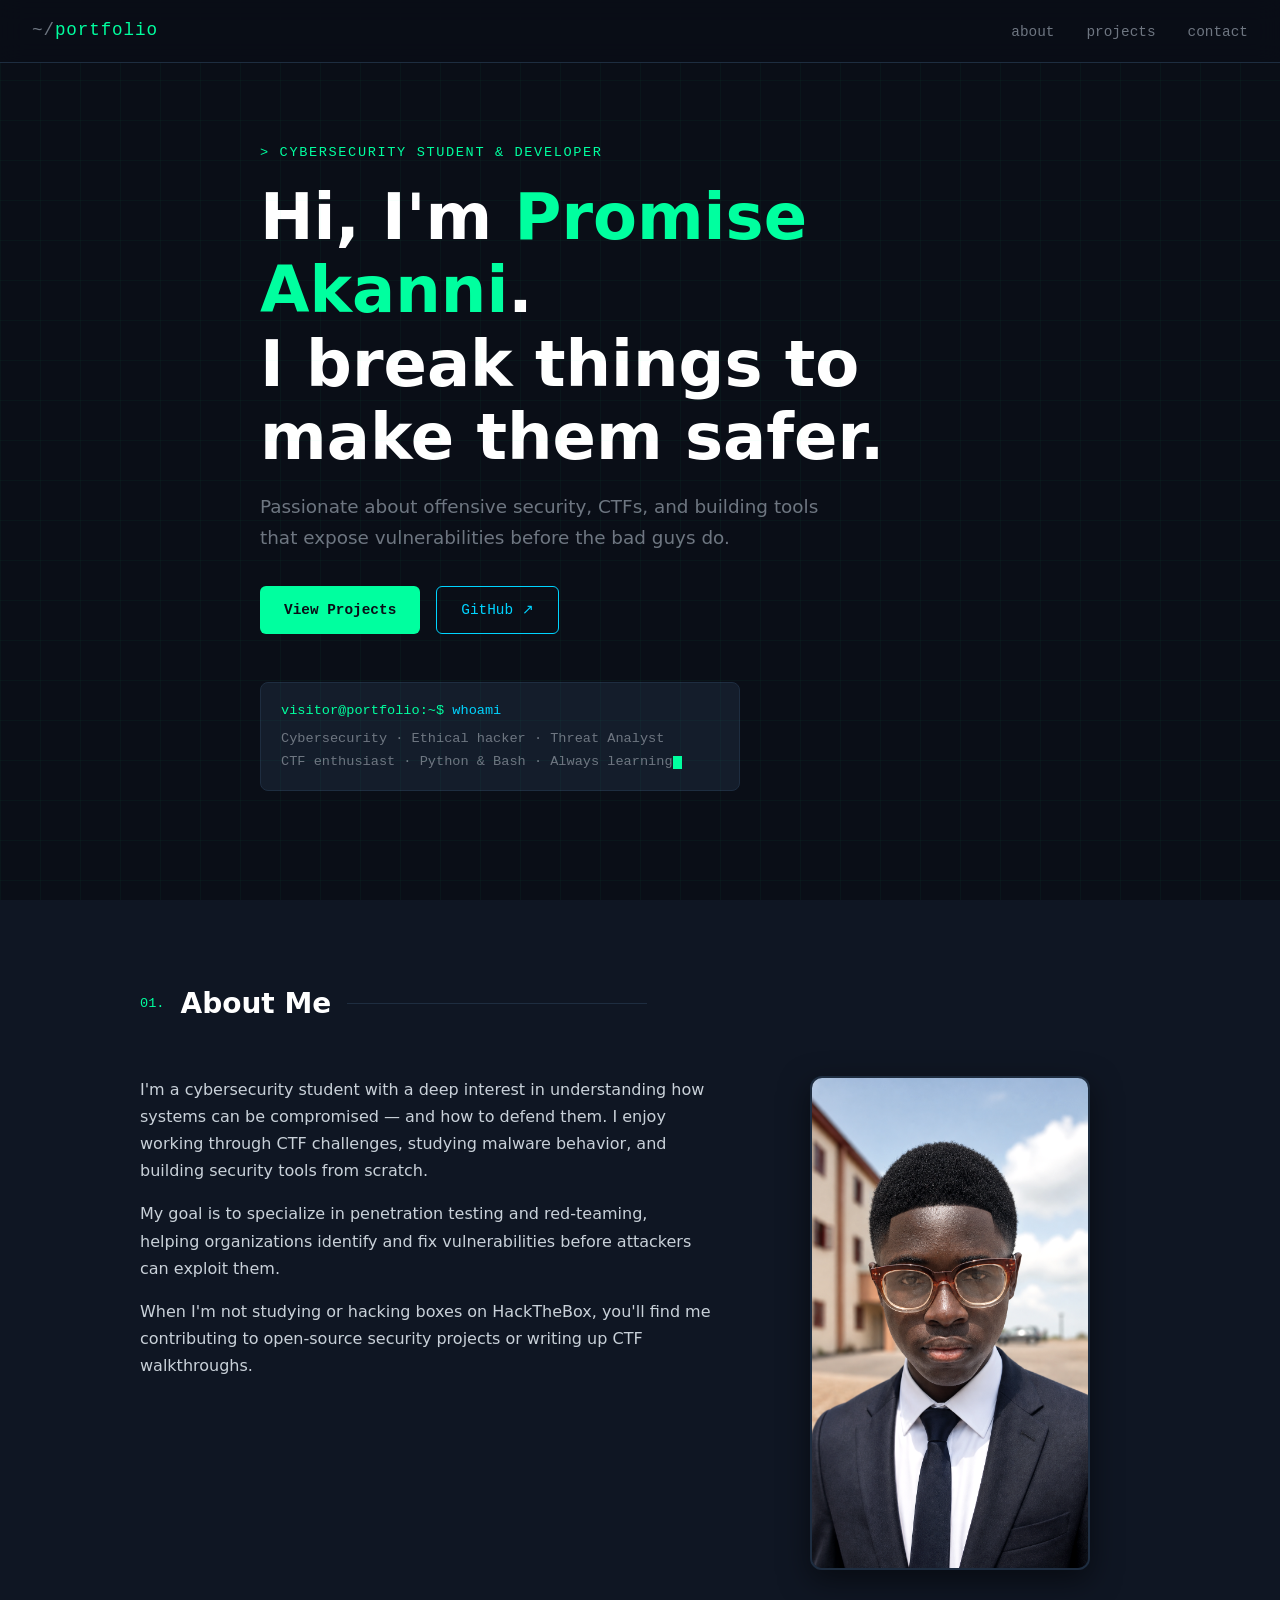
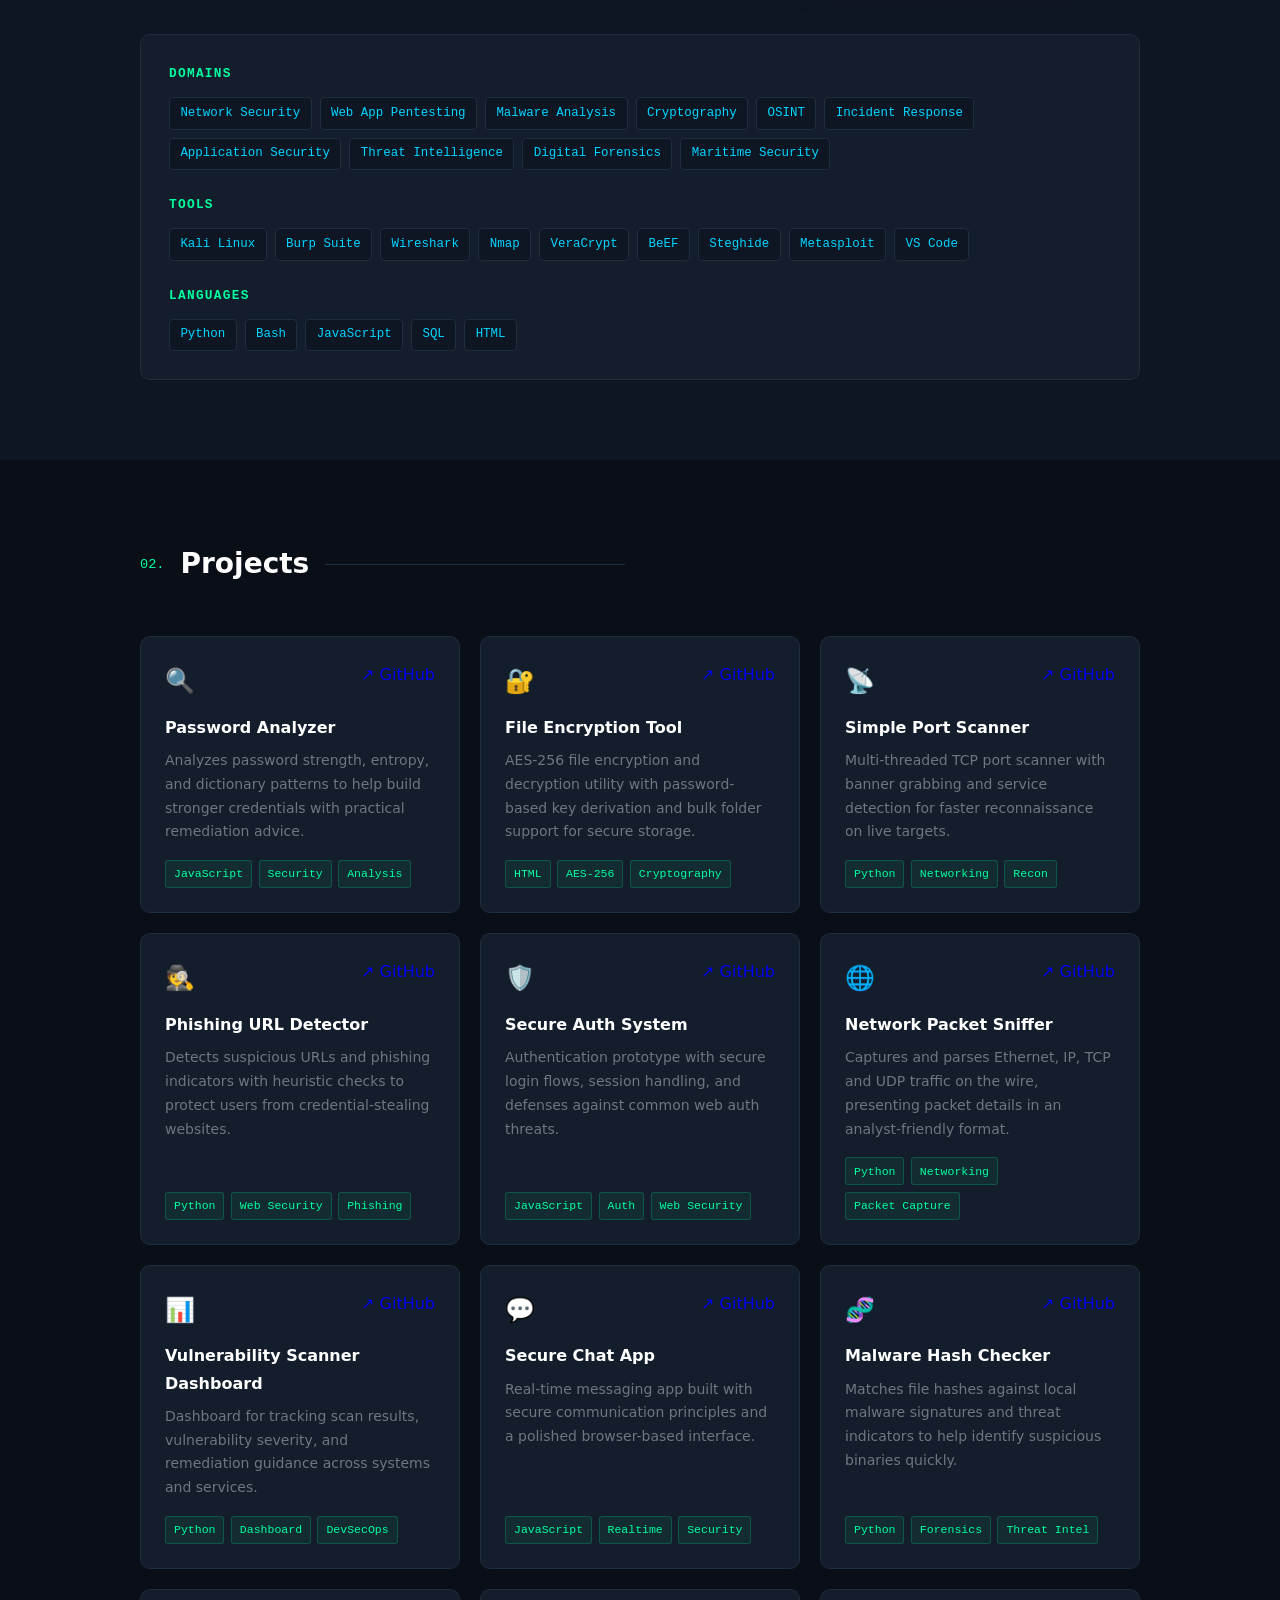
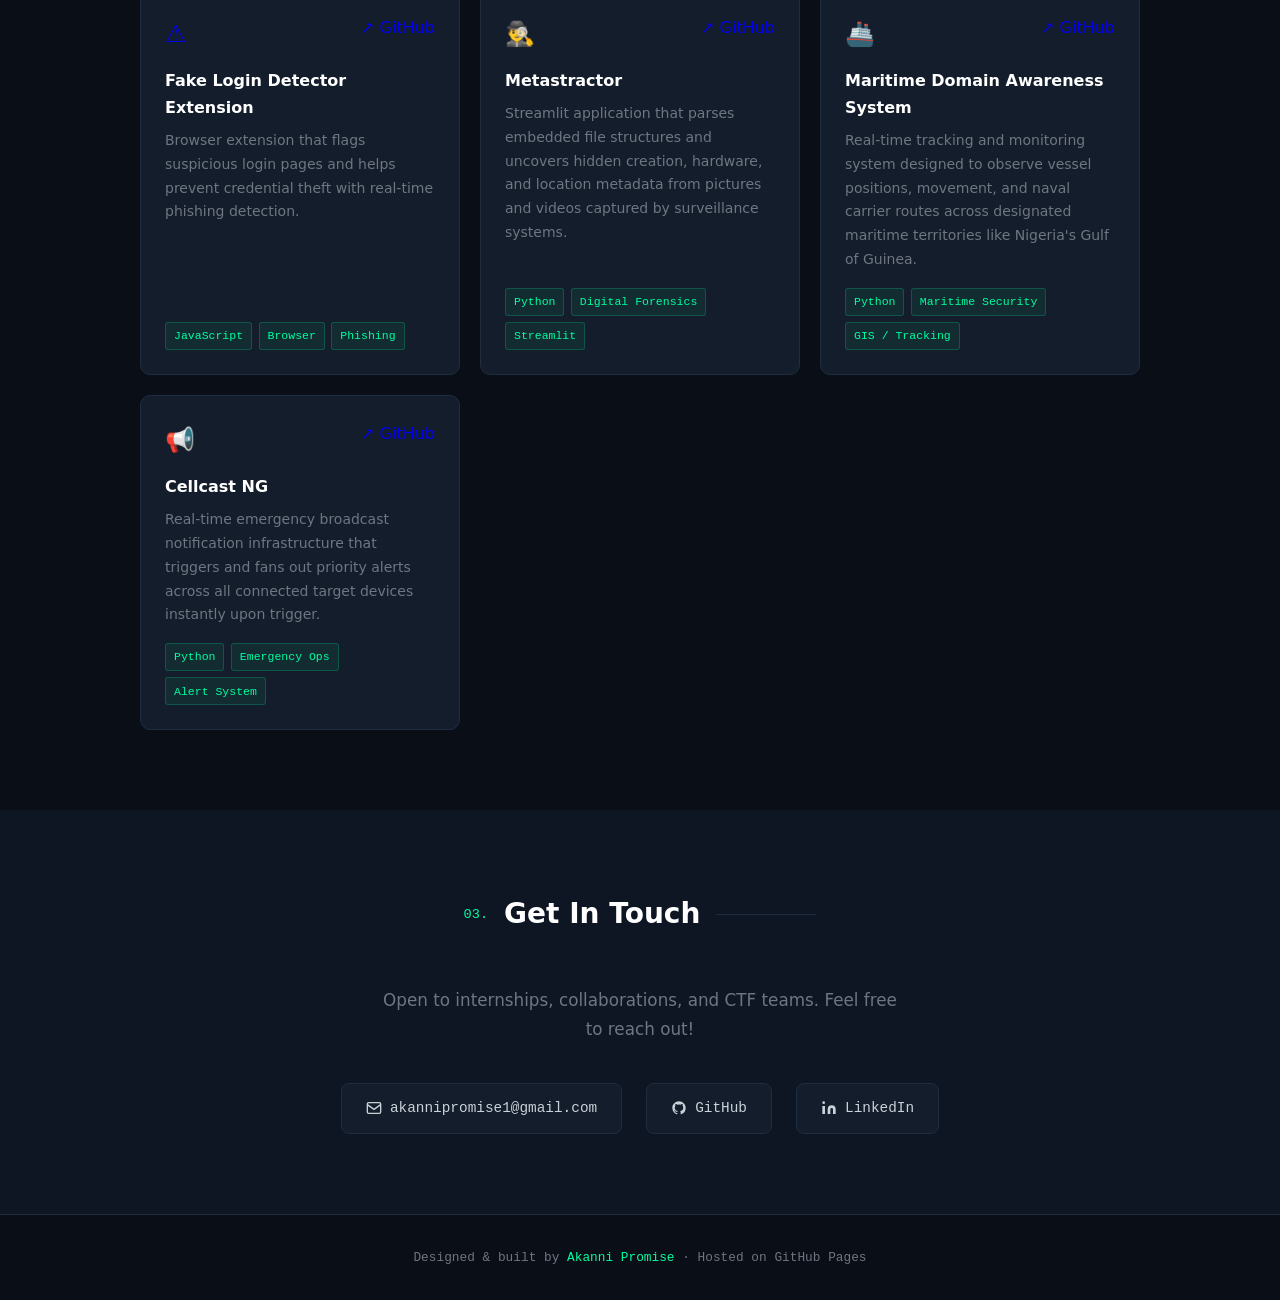
==== commit 8fde3efc: "Update site" ====
--- a/index.html
+++ b/index.html
@@ -220,14 +220,60 @@
 
     .about-grid {
       display: grid;
-      grid-template-columns: 1fr 1fr;
+      grid-template-columns: 1.2fr 0.8fr;
       gap: 3rem;
       align-items: start;
     }
 
     .about-text p { color: var(--text); margin-bottom: 1rem; }
-
     .about-text p:last-child { margin-bottom: 0; }
+
+    /* Profile Image Styling */
+    .about-image-wrapper {
+      position: relative;
+      display: flex;
+      justify-content: center;
+      align-items: center;
+    }
+
+    .profile-frame {
+      position: relative;
+      max-width: 280px;
+      width: 100%;
+      border-radius: 12px;
+      overflow: hidden;
+      border: 2px solid var(--border);
+      box-shadow: 0 10px 30px rgba(0, 0, 0, 0.5);
+      transition: border-color 0.3s, transform 0.3s, box-shadow 0.3s;
+    }
+
+    .profile-frame:hover {
+      border-color: var(--green);
+      transform: translateY(-5px);
+      box-shadow: 0 15px 35px rgba(0, 255, 159, 0.2);
+    }
+
+    .profile-img {
+      width: 100%;
+      height: auto;
+      display: block;
+      object-fit: cover;
+      filter: grayscale(15%) contrast(105%);
+      transition: filter 0.3s ease;
+    }
+
+    .profile-frame:hover .profile-img {
+      filter: grayscale(0%) contrast(100%);
+    }
+
+    .skills-box {
+      grid-column: 1 / -1;
+      margin-top: 1rem;
+      background: var(--bg3);
+      padding: 1.75rem;
+      border-radius: 10px;
+      border: 1px solid var(--border);
+    }
 
     .skills-box h3 {
       font-size: 0.8rem;
@@ -244,7 +290,7 @@
     .tag-list { display: flex; flex-wrap: wrap; gap: 0.5rem; }
 
     .tag {
-      background: var(--bg3);
+      background: var(--bg2);
       border: 1px solid var(--border);
       color: var(--cyan);
       font-family: var(--font-mono);
@@ -394,9 +440,13 @@
     footer span { color: var(--green); }
 
     /* ── Responsive ── */
+    @media (max-width: 768px) {
+      .about-grid { grid-template-columns: 1fr; }
+      .about-image-wrapper { order: -1; margin-bottom: 1.5rem; }
+    }
+
     @media (max-width: 680px) {
       nav ul { gap: 1.2rem; }
-      .about-grid { grid-template-columns: 1fr; }
     }
 
     @media (max-width: 480px) {
@@ -459,6 +509,12 @@
           <p>
             When I'm not studying or hacking boxes on HackTheBox, you'll find me contributing to open-source security projects or writing up CTF walkthroughs.
           </p>
+        </div>
+
+        <div class="about-image-wrapper">
+          <div class="profile-frame">
+            <img class="profile-img" src="profile.png" alt="Akanni Promise Profile Picture">
+          </div>
         </div>
 
         <div class="skills-box">
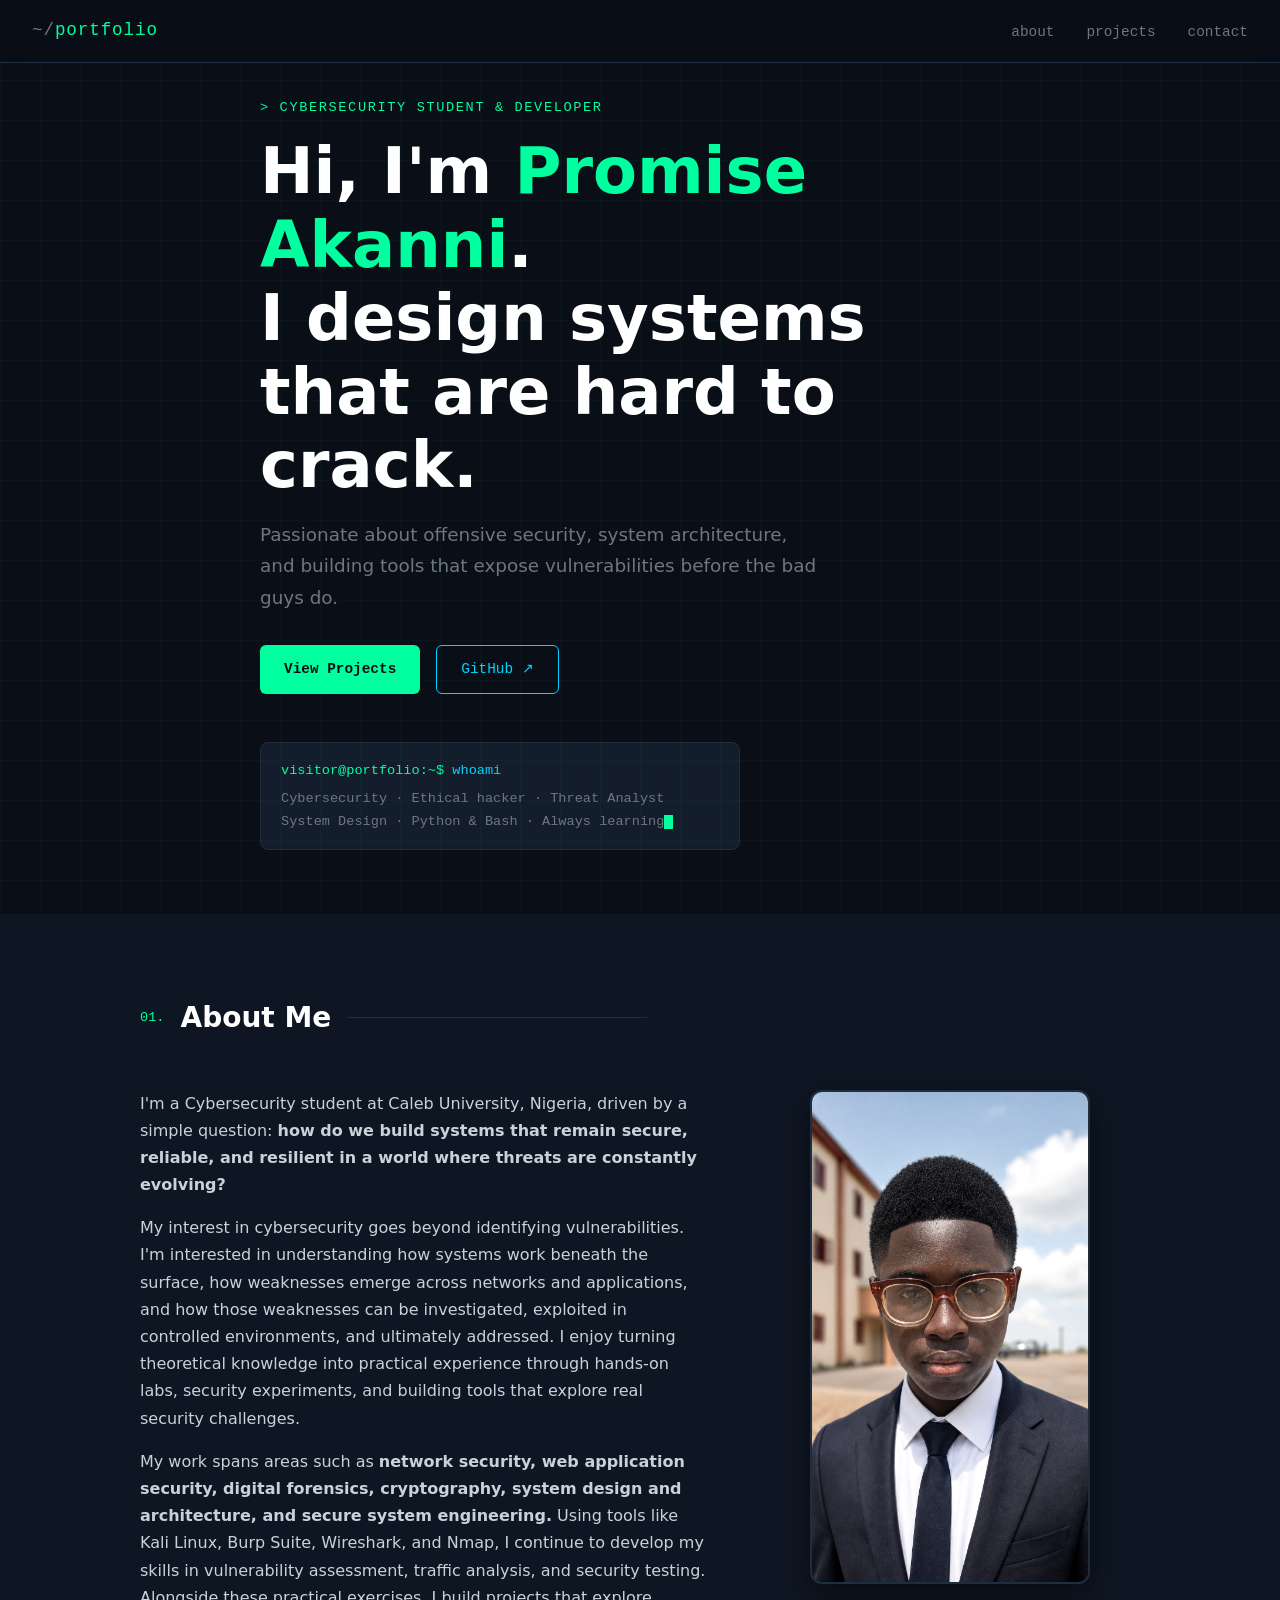
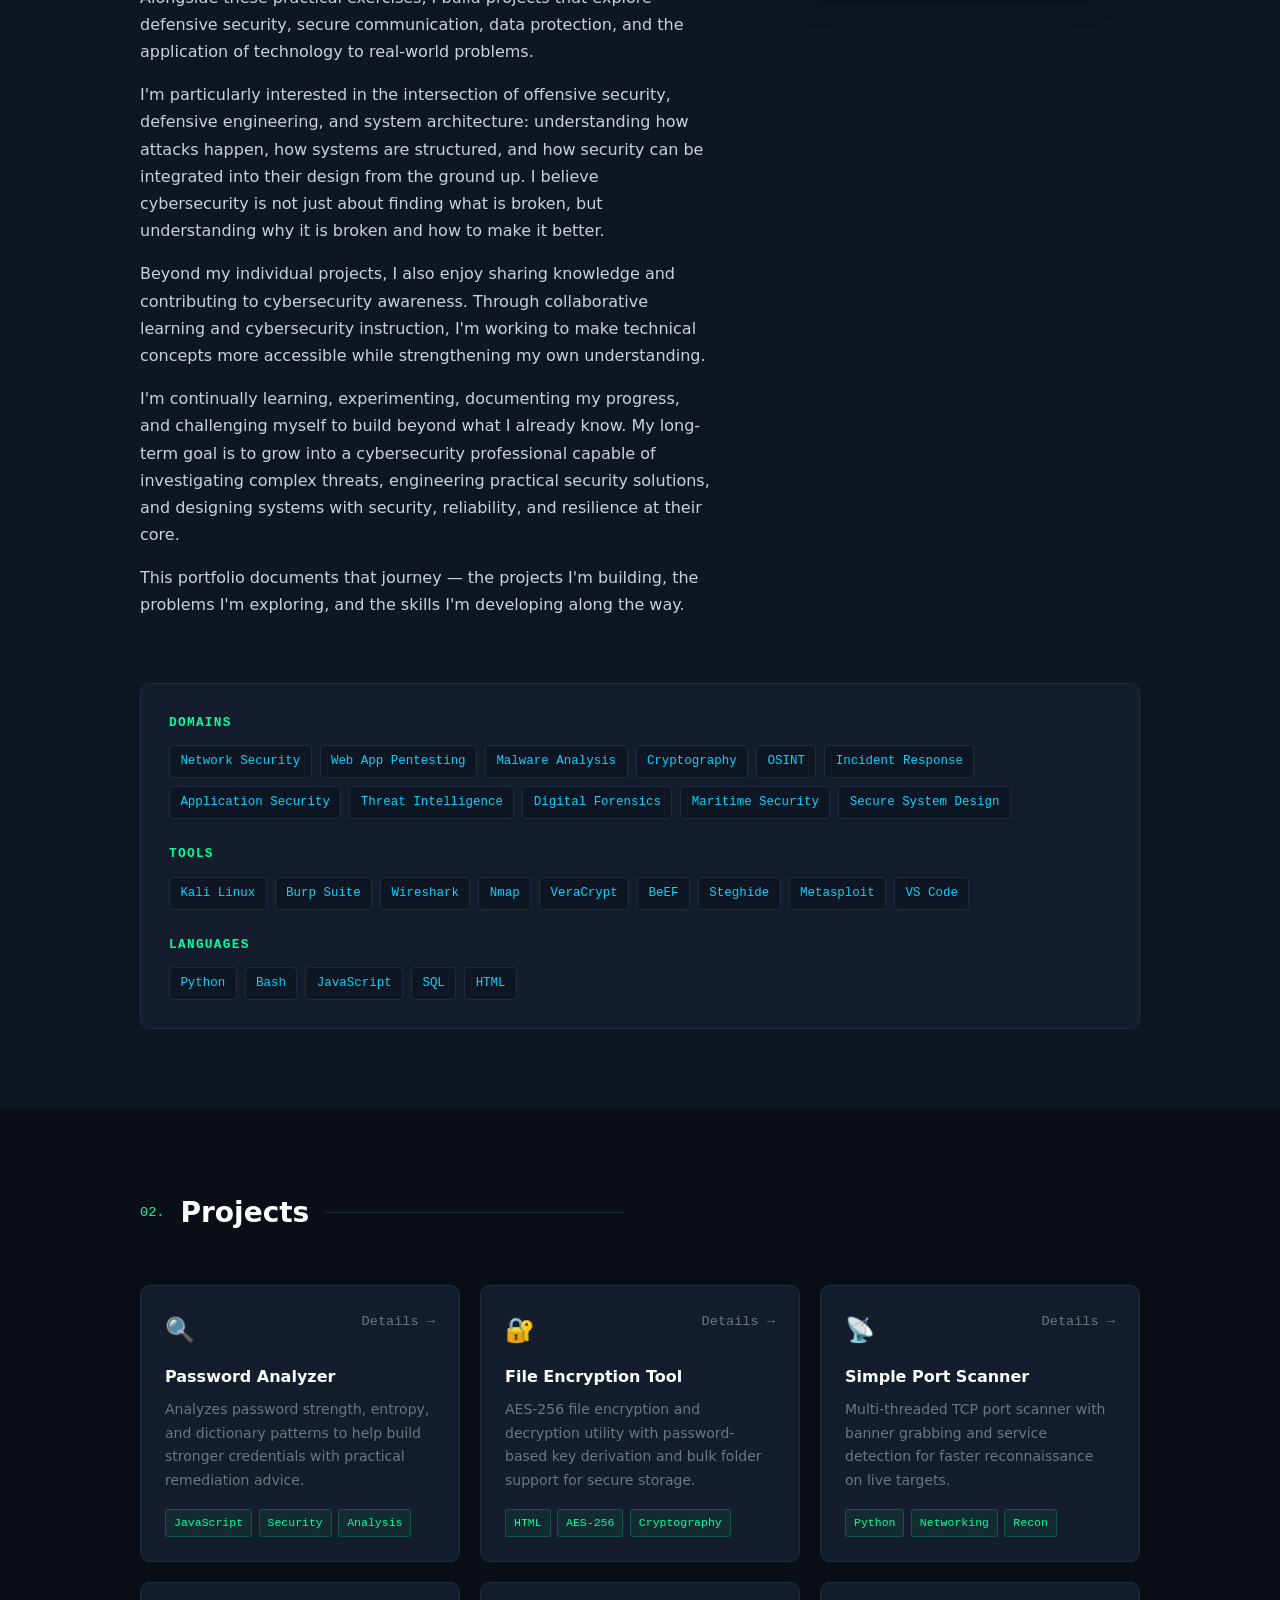
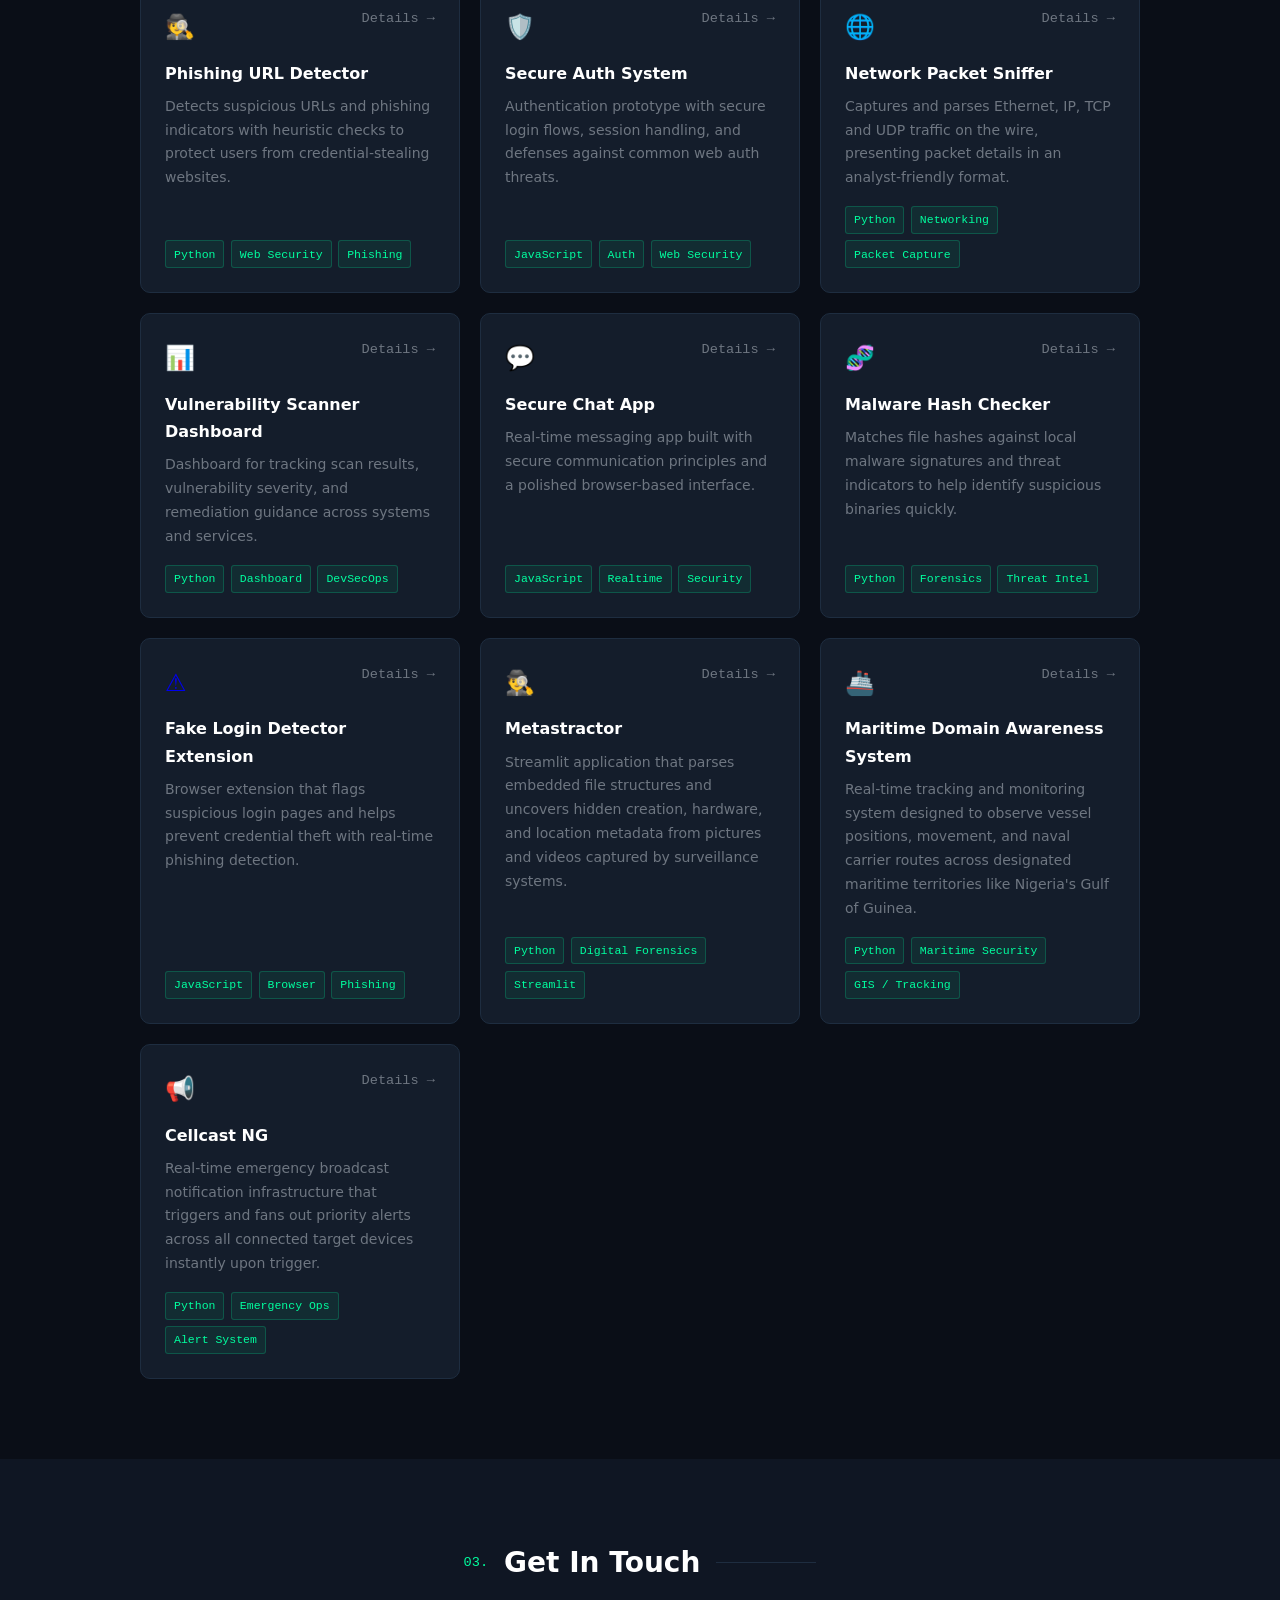
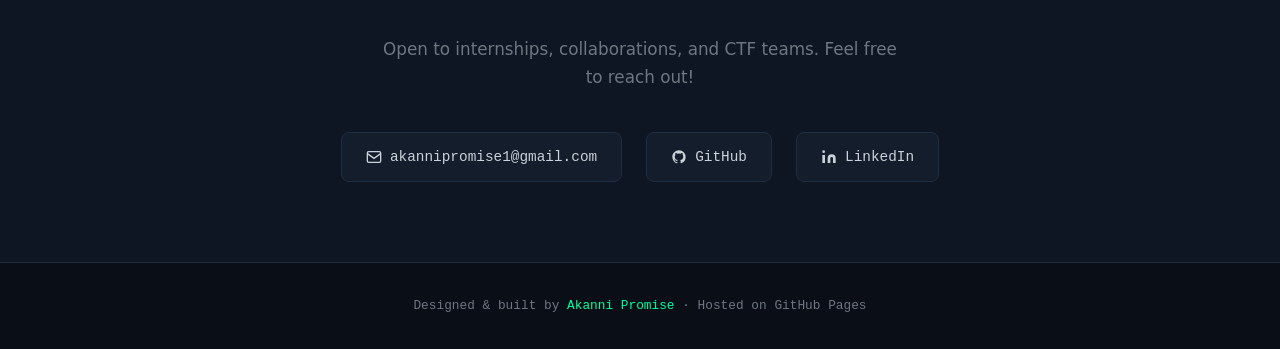
==== commit f51c053d: "Add dedicated project detail pages and shared stylesheet" ====
--- a/index.html
+++ b/index.html
@@ -4,455 +4,8 @@
   <meta charset="UTF-8">
   <meta name="viewport" content="width=device-width, initial-scale=1.0">
   <title>Akanni Promise | Cybersecurity Portfolio</title>
-  <style>
-    /* ── Reset & Base ── */
-    *, *::before, *::after { box-sizing: border-box; margin: 0; padding: 0; }
-
-    :root {
-      --bg:        #0a0e17;
-      --bg2:       #0f1623;
-      --bg3:       #141d2b;
-      --border:    #1e2d40;
-      --green:     #00ff9f;
-      --cyan:      #00d4ff;
-      --purple:    #8b5cf6;
-      --text:      #c9d1d9;
-      --text-dim:  #6e7681;
-      --font-mono: 'Courier New', Courier, monospace;
-      --font-sans: 'Segoe UI', system-ui, sans-serif;
-    }
-
-    html { scroll-behavior: smooth; }
-
-    body {
-      background: var(--bg);
-      color: var(--text);
-      font-family: var(--font-sans);
-      line-height: 1.7;
-      overflow-x: hidden;
-    }
-
-    /* ── Scrollbar ── */
-    ::-webkit-scrollbar { width: 6px; }
-    ::-webkit-scrollbar-track { background: var(--bg); }
-    ::-webkit-scrollbar-thumb { background: var(--border); border-radius: 3px; }
-    ::-webkit-scrollbar-thumb:hover { background: var(--green); }
-
-    /* ── Nav ── */
-    nav {
-      position: fixed; top: 0; left: 0; right: 0; z-index: 100;
-      display: flex; align-items: center; justify-content: space-between;
-      padding: 1rem 2rem;
-      background: rgba(10, 14, 23, 0.85);
-      backdrop-filter: blur(12px);
-      border-bottom: 1px solid var(--border);
-    }
-
-    .nav-logo {
-      font-family: var(--font-mono);
-      font-size: 1.1rem;
-      color: var(--green);
-      text-decoration: none;
-      letter-spacing: 0.05em;
-    }
-
-    .nav-logo span { color: var(--text-dim); }
-
-    nav ul {
-      list-style: none;
-      display: flex; gap: 2rem;
-    }
-
-    nav a {
-      color: var(--text-dim);
-      text-decoration: none;
-      font-size: 0.9rem;
-      font-family: var(--font-mono);
-      transition: color 0.2s;
-    }
-
-    nav a:hover { color: var(--green); }
-
-    /* ── Hero ── */
-    #hero {
-      min-height: 100vh;
-      display: flex; align-items: center; justify-content: center;
-      padding: 6rem 2rem 4rem;
-      position: relative;
-      overflow: hidden;
-    }
-
-    /* subtle grid background */
-    #hero::before {
-      content: '';
-      position: absolute; inset: 0;
-      background-image:
-        linear-gradient(rgba(0,255,159,0.03) 1px, transparent 1px),
-        linear-gradient(90deg, rgba(0,255,159,0.03) 1px, transparent 1px);
-      background-size: 40px 40px;
-      pointer-events: none;
-    }
-
-    .hero-inner { max-width: 760px; width: 100%; }
-
-    .hero-tag {
-      font-family: var(--font-mono);
-      font-size: 0.85rem;
-      color: var(--green);
-      letter-spacing: 0.12em;
-      text-transform: uppercase;
-      margin-bottom: 1rem;
-    }
-
-    .hero-tag::before { content: '> '; }
-
-    h1 {
-      font-size: clamp(2.4rem, 6vw, 4rem);
-      font-weight: 700;
-      line-height: 1.15;
-      color: #fff;
-      margin-bottom: 1rem;
-    }
-
-    h1 .accent { color: var(--green); }
-
-    .hero-subtitle {
-      font-size: 1.15rem;
-      color: var(--text-dim);
-      margin-bottom: 2rem;
-      max-width: 560px;
-    }
-
-    .hero-btns { display: flex; gap: 1rem; flex-wrap: wrap; }
-
-    .btn {
-      display: inline-flex; align-items: center; gap: 0.5rem;
-      padding: 0.7rem 1.5rem;
-      border-radius: 6px;
-      font-size: 0.9rem;
-      font-family: var(--font-mono);
-      text-decoration: none;
-      transition: all 0.2s;
-      cursor: pointer;
-      border: none;
-    }
-
-    .btn-primary {
-      background: var(--green);
-      color: var(--bg);
-      font-weight: 700;
-    }
-
-    .btn-primary:hover {
-      background: #00e68f;
-      box-shadow: 0 0 20px rgba(0,255,159,0.35);
-    }
-
-    .btn-outline {
-      background: transparent;
-      color: var(--cyan);
-      border: 1px solid var(--cyan);
-    }
-
-    .btn-outline:hover {
-      background: rgba(0,212,255,0.08);
-      box-shadow: 0 0 20px rgba(0,212,255,0.2);
-    }
-
-    /* Terminal badge */
-    .terminal-badge {
-      margin-top: 3rem;
-      background: var(--bg3);
-      border: 1px solid var(--border);
-      border-radius: 8px;
-      padding: 1rem 1.25rem;
-      font-family: var(--font-mono);
-      font-size: 0.85rem;
-      max-width: 480px;
-    }
-
-    .terminal-badge .prompt { color: var(--green); }
-    .terminal-badge .cmd { color: var(--cyan); }
-    .terminal-badge .output { color: var(--text-dim); margin-top: 0.3rem; }
-
-    .cursor {
-      display: inline-block;
-      width: 9px; height: 1em;
-      background: var(--green);
-      vertical-align: text-bottom;
-      animation: blink 1.1s step-end infinite;
-    }
-
-    @keyframes blink { 50% { opacity: 0; } }
-
-    /* ── Section shared ── */
-    section { padding: 5rem 2rem; }
-
-    .section-header {
-      display: flex; align-items: center; gap: 1rem;
-      margin-bottom: 3rem;
-    }
-
-    .section-num {
-      font-family: var(--font-mono);
-      font-size: 0.85rem;
-      color: var(--green);
-    }
-
-    h2 {
-      font-size: 1.75rem;
-      color: #fff;
-      font-weight: 600;
-    }
-
-    .section-line {
-      flex: 1; height: 1px;
-      background: var(--border);
-      max-width: 300px;
-    }
-
-    .container { max-width: 1000px; margin: 0 auto; }
-
-    /* ── About ── */
-    #about {
-      background: var(--bg2);
-    }
-
-    .about-grid {
-      display: grid;
-      grid-template-columns: 1.2fr 0.8fr;
-      gap: 3rem;
-      align-items: start;
-    }
-
-    .about-text p { color: var(--text); margin-bottom: 1rem; }
-    .about-text p:last-child { margin-bottom: 0; }
-
-    /* Profile Image Styling */
-    .about-image-wrapper {
-      position: relative;
-      display: flex;
-      justify-content: center;
-      align-items: center;
-    }
-
-    .profile-frame {
-      position: relative;
-      max-width: 280px;
-      width: 100%;
-      border-radius: 12px;
-      overflow: hidden;
-      border: 2px solid var(--border);
-      box-shadow: 0 10px 30px rgba(0, 0, 0, 0.5);
-      transition: border-color 0.3s, transform 0.3s, box-shadow 0.3s;
-    }
-
-    .profile-frame:hover {
-      border-color: var(--green);
-      transform: translateY(-5px);
-      box-shadow: 0 15px 35px rgba(0, 255, 159, 0.2);
-    }
-
-    .profile-img {
-      width: 100%;
-      height: auto;
-      display: block;
-      object-fit: cover;
-      filter: grayscale(15%) contrast(105%);
-      transition: filter 0.3s ease;
-    }
-
-    .profile-frame:hover .profile-img {
-      filter: grayscale(0%) contrast(100%);
-    }
-
-    .skills-box {
-      grid-column: 1 / -1;
-      margin-top: 1rem;
-      background: var(--bg3);
-      padding: 1.75rem;
-      border-radius: 10px;
-      border: 1px solid var(--border);
-    }
-
-    .skills-box h3 {
-      font-size: 0.8rem;
-      font-family: var(--font-mono);
-      color: var(--green);
-      text-transform: uppercase;
-      letter-spacing: 0.1em;
-      margin-bottom: 0.75rem;
-      margin-top: 1.5rem;
-    }
-
-    .skills-box h3:first-child { margin-top: 0; }
-
-    .tag-list { display: flex; flex-wrap: wrap; gap: 0.5rem; }
-
-    .tag {
-      background: var(--bg2);
-      border: 1px solid var(--border);
-      color: var(--cyan);
-      font-family: var(--font-mono);
-      font-size: 0.78rem;
-      padding: 0.3rem 0.65rem;
-      border-radius: 4px;
-      transition: border-color 0.2s, color 0.2s;
-    }
-
-    .tag:hover {
-      border-color: var(--cyan);
-      color: #fff;
-    }
-
-    /* ── Projects ── */
-    #projects { background: var(--bg); }
-
-    .projects-grid {
-      display: grid;
-      grid-template-columns: repeat(auto-fill, minmax(290px, 1fr));
-      gap: 1.25rem;
-    }
-
-    .project-card {
-      background: var(--bg3);
-      border: 1px solid var(--border);
-      border-radius: 10px;
-      padding: 1.5rem;
-      text-decoration: none;
-      display: flex; flex-direction: column;
-      transition: border-color 0.25s, transform 0.2s, box-shadow 0.25s;
-      position: relative;
-      overflow: hidden;
-    }
-
-    .project-card::before {
-      content: '';
-      position: absolute; top: 0; left: 0; right: 0; height: 2px;
-      background: linear-gradient(90deg, var(--green), var(--cyan));
-      opacity: 0;
-      transition: opacity 0.25s;
-    }
-
-    .project-card:hover {
-      border-color: rgba(0,255,159,0.3);
-      transform: translateY(-4px);
-      box-shadow: 0 12px 32px rgba(0,0,0,0.4);
-    }
-
-    .project-card:hover::before { opacity: 1; }
-
-    .card-top {
-      display: flex; align-items: flex-start;
-      justify-content: space-between;
-      margin-bottom: 0.75rem;
-    }
-
-    .card-icon { font-size: 1.5rem; }
-
-    .card-links { display: flex; gap: 0.6rem; }
-
-    .card-links a {
-      color: var(--text-dim);
-      text-decoration: none;
-      font-size: 0.85rem;
-      font-family: var(--font-mono);
-      transition: color 0.2s;
-    }
-
-    .card-links a:hover { color: var(--green); }
-
-    .card-title {
-      color: #fff;
-      font-size: 1rem;
-      font-weight: 600;
-      margin-bottom: 0.5rem;
-    }
-
-    .card-desc {
-      color: var(--text-dim);
-      font-size: 0.875rem;
-      flex: 1;
-      margin-bottom: 1rem;
-    }
-
-    .card-tags { display: flex; flex-wrap: wrap; gap: 0.4rem; }
-
-    .card-tag {
-      font-family: var(--font-mono);
-      font-size: 0.72rem;
-      color: var(--green);
-      background: rgba(0,255,159,0.07);
-      border: 1px solid rgba(0,255,159,0.2);
-      padding: 0.2rem 0.5rem;
-      border-radius: 3px;
-    }
-
-    /* ── Contact ── */
-    #contact {
-      background: var(--bg2);
-      text-align: center;
-    }
-
-    #contact .section-header { justify-content: center; }
-    #contact .section-line { max-width: 100px; }
-
-    .contact-tagline {
-      color: var(--text-dim);
-      font-size: 1.05rem;
-      max-width: 520px;
-      margin: 0 auto 2.5rem;
-    }
-
-    .contact-links {
-      display: flex; justify-content: center; gap: 1.5rem; flex-wrap: wrap;
-    }
-
-    .contact-link {
-      display: flex; align-items: center; gap: 0.5rem;
-      padding: 0.75rem 1.5rem;
-      border-radius: 8px;
-      background: var(--bg3);
-      border: 1px solid var(--border);
-      color: var(--text);
-      text-decoration: none;
-      font-family: var(--font-mono);
-      font-size: 0.9rem;
-      transition: all 0.2s;
-    }
-
-    .contact-link:hover {
-      border-color: var(--green);
-      color: var(--green);
-      box-shadow: 0 0 16px rgba(0,255,159,0.15);
-    }
-
-    /* ── Footer ── */
-    footer {
-      padding: 2rem;
-      text-align: center;
-      font-family: var(--font-mono);
-      font-size: 0.8rem;
-      color: var(--text-dim);
-      border-top: 1px solid var(--border);
-    }
-
-    footer span { color: var(--green); }
-
-    /* ── Responsive ── */
-    @media (max-width: 768px) {
-      .about-grid { grid-template-columns: 1fr; }
-      .about-image-wrapper { order: -1; margin-bottom: 1.5rem; }
-    }
-
-    @media (max-width: 680px) {
-      nav ul { gap: 1.2rem; }
-    }
-
-    @media (max-width: 480px) {
-      nav ul { display: none; }
-    }
-  </style>
+  <meta name="description" content="Cybersecurity portfolio of Akanni Promise — offensive security, CTFs, and security tooling.">
+  <link rel="stylesheet" href="styles.css">
 </head>
 <body>
 
@@ -470,20 +23,20 @@
   <section id="hero">
     <div class="hero-inner">
       <p class="hero-tag">Cybersecurity Student &amp; Developer</p>
-      <h1>Hi, I'm <span class="accent">Promise Akanni</span>.<br>I break things to<br>make them safer.</h1>
+      <h1>Hi, I'm <span class="accent">Promise Akanni</span>.<br>I design systems<br>that are hard to crack.</h1>
       <p class="hero-subtitle">
-        Passionate about offensive security, CTFs, and building tools that expose vulnerabilities before the bad guys do.
+        Passionate about offensive security, system architecture, and building tools that expose vulnerabilities before the bad guys do.
       </p>
       <div class="hero-btns">
         <a href="#projects" class="btn btn-primary">View Projects</a>
-        <a href="https://github.com/Akon-007" target="_blank" class="btn btn-outline">GitHub ↗</a>
+        <a href="https://github.com/Akon-007" target="_blank" rel="noopener" class="btn btn-outline">GitHub ↗</a>
       </div>
 
       <div class="terminal-badge">
         <div><span class="prompt">visitor@portfolio:~$</span> <span class="cmd">whoami</span></div>
         <div class="output">
           Cybersecurity · Ethical hacker · Threat Analyst<br>
-          CTF enthusiast · Python &amp; Bash · Always learning<span class="cursor"></span>
+          System Design · Python &amp; Bash · Always learning<span class="cursor"></span>
         </div>
       </div>
     </div>
@@ -498,18 +51,37 @@
         <div class="section-line"></div>
       </div>
 
-      <div class="about-grid">
-        <div class="about-text">
-          <p>
-            I'm a cybersecurity student with a deep interest in understanding how systems can be compromised — and how to defend them. I enjoy working through CTF challenges, studying malware behavior, and building security tools from scratch.
-          </p>
-          <p>
-            My goal is to specialize in penetration testing and red-teaming, helping organizations identify and fix vulnerabilities before attackers can exploit them.
-          </p>
-          <p>
-            When I'm not studying or hacking boxes on HackTheBox, you'll find me contributing to open-source security projects or writing up CTF walkthroughs.
-          </p>
-        </div>
+      
+<div class="about-grid">
+  <div class="about-text">
+    <p>
+      I'm a Cybersecurity student at Caleb University, Nigeria, driven by a simple question: <strong>how do we build systems that remain secure, reliable, and resilient in a world where threats are constantly evolving?</strong>
+    </p>
+
+    <p>
+      My interest in cybersecurity goes beyond identifying vulnerabilities. I'm interested in understanding how systems work beneath the surface, how weaknesses emerge across networks and applications, and how those weaknesses can be investigated, exploited in controlled environments, and ultimately addressed. I enjoy turning theoretical knowledge into practical experience through hands-on labs, security experiments, and building tools that explore real security challenges.
+    </p>
+
+    <p>
+      My work spans areas such as <strong>network security, web application security, digital forensics, cryptography, system design and architecture, and secure system engineering.</strong> Using tools like Kali Linux, Burp Suite, Wireshark, and Nmap, I continue to develop my skills in vulnerability assessment, traffic analysis, and security testing. Alongside these practical exercises, I build projects that explore defensive security, secure communication, data protection, and the application of technology to real-world problems.
+    </p>
+
+    <p>
+      I'm particularly interested in the intersection of offensive security, defensive engineering, and system architecture: understanding how attacks happen, how systems are structured, and how security can be integrated into their design from the ground up. I believe cybersecurity is not just about finding what is broken, but understanding why it is broken and how to make it better.
+    </p>
+
+    <p>
+      Beyond my individual projects, I also enjoy sharing knowledge and contributing to cybersecurity awareness. Through collaborative learning and cybersecurity instruction, I'm working to make technical concepts more accessible while strengthening my own understanding.
+    </p>
+
+    <p>
+      I'm continually learning, experimenting, documenting my progress, and challenging myself to build beyond what I already know. My long-term goal is to grow into a cybersecurity professional capable of investigating complex threats, engineering practical security solutions, and designing systems with security, reliability, and resilience at their core.
+    </p>
+
+    <p>
+      This portfolio documents that journey — the projects I'm building, the problems I'm exploring, and the skills I'm developing along the way.
+    </p>
+  </div>
 
         <div class="about-image-wrapper">
           <div class="profile-frame">
@@ -530,6 +102,7 @@
             <span class="tag">Threat Intelligence</span>
             <span class="tag">Digital Forensics</span>
             <span class="tag">Maritime Security</span>
+            <span class="tag">Secure System Design</span>
           </div>
 
           <h3>Tools</h3>
@@ -570,10 +143,10 @@
       <div class="projects-grid">
 
         <!-- Project 1 -->
-        <a class="project-card" href="https://github.com/Akon-007/password-analyzer" target="_blank">
+        <a class="project-card" href="projects/password-analyzer.html">
           <div class="card-top">
             <span class="card-icon">🔍</span>
-            <div class="card-links"><span>↗ GitHub</span></div>
+            <div class="card-links"><span>Details →</span></div>
           </div>
           <div class="card-title">Password Analyzer</div>
           <div class="card-desc">
@@ -587,10 +160,10 @@
         </a>
 
         <!-- Project 2 -->
-        <a class="project-card" href="https://github.com/Akon-007/file-encryption-tool" target="_blank">
+        <a class="project-card" href="projects/file-encryption-tool.html">
           <div class="card-top">
             <span class="card-icon">🔐</span>
-            <div class="card-links"><span>↗ GitHub</span></div>
+            <div class="card-links"><span>Details →</span></div>
           </div>
           <div class="card-title">File Encryption Tool</div>
           <div class="card-desc">
@@ -604,10 +177,10 @@
         </a>
 
         <!-- Project 3 -->
-        <a class="project-card" href="https://github.com/Akon-007/simple-port-scanner" target="_blank">
+        <a class="project-card" href="projects/simple-port-scanner.html">
           <div class="card-top">
             <span class="card-icon">📡</span>
-            <div class="card-links"><span>↗ GitHub</span></div>
+            <div class="card-links"><span>Details →</span></div>
           </div>
           <div class="card-title">Simple Port Scanner</div>
           <div class="card-desc">
@@ -621,10 +194,10 @@
         </a>
 
         <!-- Project 4 -->
-        <a class="project-card" href="https://github.com/Akon-007/phishing-url-detector" target="_blank">
+        <a class="project-card" href="projects/phishing-url-detector.html">
           <div class="card-top">
             <span class="card-icon">🕵️</span>
-            <div class="card-links"><span>↗ GitHub</span></div>
+            <div class="card-links"><span>Details →</span></div>
           </div>
           <div class="card-title">Phishing URL Detector</div>
           <div class="card-desc">
@@ -638,10 +211,10 @@
         </a>
 
         <!-- Project 5 -->
-        <a class="project-card" href="https://github.com/Akon-007/secure-auth-system" target="_blank">
+        <a class="project-card" href="projects/secure-auth-system.html">
           <div class="card-top">
             <span class="card-icon">🛡️</span>
-            <div class="card-links"><span>↗ GitHub</span></div>
+            <div class="card-links"><span>Details →</span></div>
           </div>
           <div class="card-title">Secure Auth System</div>
           <div class="card-desc">
@@ -655,10 +228,10 @@
         </a>
 
         <!-- Project 6 -->
-        <a class="project-card" href="https://github.com/Akon-007/network-packet-sniffer" target="_blank">
+        <a class="project-card" href="projects/network-packet-sniffer.html">
           <div class="card-top">
             <span class="card-icon">🌐</span>
-            <div class="card-links"><span>↗ GitHub</span></div>
+            <div class="card-links"><span>Details →</span></div>
           </div>
           <div class="card-title">Network Packet Sniffer</div>
           <div class="card-desc">
@@ -672,10 +245,10 @@
         </a>
 
         <!-- Project 7 -->
-        <a class="project-card" href="https://github.com/Akon-007/vulnerability-scanner-dashboard" target="_blank">
+        <a class="project-card" href="projects/vulnerability-scanner-dashboard.html">
           <div class="card-top">
             <span class="card-icon">📊</span>
-            <div class="card-links"><span>↗ GitHub</span></div>
+            <div class="card-links"><span>Details →</span></div>
           </div>
           <div class="card-title">Vulnerability Scanner Dashboard</div>
           <div class="card-desc">
@@ -689,10 +262,10 @@
         </a>
 
         <!-- Project 8 -->
-        <a class="project-card" href="https://github.com/Akon-007/secure-chat-app" target="_blank">
+        <a class="project-card" href="projects/secure-chat-app.html">
           <div class="card-top">
             <span class="card-icon">💬</span>
-            <div class="card-links"><span>↗ GitHub</span></div>
+            <div class="card-links"><span>Details →</span></div>
           </div>
           <div class="card-title">Secure Chat App</div>
           <div class="card-desc">
@@ -706,10 +279,10 @@
         </a>
 
         <!-- Project 9 -->
-        <a class="project-card" href="https://github.com/Akon-007/malware-hash-checker" target="_blank">
+        <a class="project-card" href="projects/malware-hash-checker.html">
           <div class="card-top">
             <span class="card-icon">🧬</span>
-            <div class="card-links"><span>↗ GitHub</span></div>
+            <div class="card-links"><span>Details →</span></div>
           </div>
           <div class="card-title">Malware Hash Checker</div>
           <div class="card-desc">
@@ -723,10 +296,10 @@
         </a>
 
         <!-- Project 10 -->
-        <a class="project-card" href="https://github.com/Akon-007/fake-login-detector-extension" target="_blank">
+        <a class="project-card" href="projects/fake-login-detector-extension.html">
           <div class="card-top">
             <span class="card-icon">⚠️</span>
-            <div class="card-links"><span>↗ GitHub</span></div>
+            <div class="card-links"><span>Details →</span></div>
           </div>
           <div class="card-title">Fake Login Detector Extension</div>
           <div class="card-desc">
@@ -740,10 +313,10 @@
         </a>
 
         <!-- Project 11 -->
-        <a class="project-card" href="https://github.com/Akon-007/metastractor" target="_blank">
+        <a class="project-card" href="projects/metastractor.html">
           <div class="card-top">
             <span class="card-icon">🕵️‍♂️</span>
-            <div class="card-links"><span>↗ GitHub</span></div>
+            <div class="card-links"><span>Details →</span></div>
           </div>
           <div class="card-title">Metastractor</div>
           <div class="card-desc">
@@ -757,10 +330,10 @@
         </a>
 
         <!-- Project 12 -->
-        <a class="project-card" href="https://github.com/Akon-007/mda-system" target="_blank">
+        <a class="project-card" href="projects/mda-system.html">
           <div class="card-top">
             <span class="card-icon">🚢</span>
-            <div class="card-links"><span>↗ GitHub</span></div>
+            <div class="card-links"><span>Details →</span></div>
           </div>
           <div class="card-title">Maritime Domain Awareness System</div>
           <div class="card-desc">
@@ -774,10 +347,10 @@
         </a>
 
         <!-- Project 13 -->
-        <a class="project-card" href="https://github.com/Akon-007/cellcast-ng" target="_blank">
+        <a class="project-card" href="projects/cellcast-ng.html">
           <div class="card-top">
             <span class="card-icon">📢</span>
-            <div class="card-links"><span>↗ GitHub</span></div>
+            <div class="card-links"><span>Details →</span></div>
           </div>
           <div class="card-title">Cellcast NG</div>
           <div class="card-desc">
@@ -810,11 +383,11 @@
           <svg width="16" height="16" viewBox="0 0 24 24" fill="none" stroke="currentColor" stroke-width="2"><rect x="2" y="4" width="20" height="16" rx="2"></rect><path d="m2 7 10 7 10-7"></path></svg>
           akannipromise1@gmail.com
         </a>
-        <a class="contact-link" href="https://github.com/Akon-007" target="_blank">
+        <a class="contact-link" href="https://github.com/Akon-007" target="_blank" rel="noopener">
           <svg width="16" height="16" viewBox="0 0 24 24" fill="currentColor"><path d="M12 2C6.477 2 2 6.484 2 12.021c0 4.428 2.865 8.185 6.839 9.504.5.092.682-.217.682-.482 0-.237-.009-.868-.014-1.703-2.782.605-3.369-1.342-3.369-1.342-.454-1.154-1.11-1.462-1.11-1.462-.908-.62.069-.608.069-.608 1.003.07 1.531 1.031 1.531 1.031.892 1.53 2.341 1.088 2.91.832.092-.647.35-1.088.636-1.338-2.22-.253-4.555-1.113-4.555-4.951 0-1.093.39-1.988 1.029-2.688-.103-.253-.446-1.272.098-2.65 0 0 .84-.27 2.75 1.026A9.564 9.564 0 0112 6.844a9.59 9.59 0 012.504.338c1.909-1.296 2.747-1.027 2.747-1.027.546 1.379.202 2.398.1 2.651.64.7 1.028 1.595 1.028 2.688 0 3.848-2.339 4.695-4.566 4.943.359.309.678.92.678 1.855 0 1.338-.012 2.419-.012 2.747 0 .268.18.58.688.482A10.025 10.025 0 0022 12.021C22 6.484 17.522 2 12 2z"></path></svg>
           GitHub
         </a>
-        <a class="contact-link" href="https://www.linkedin.com/in/promise-akanni-5b4948345" target="_blank">
+        <a class="contact-link" href="https://www.linkedin.com/in/promise-akanni-5b4948345" target="_blank" rel="noopener">
           <svg width="16" height="16" viewBox="0 0 24 24" fill="currentColor"><path d="M16 8a6 6 0 016 6v7h-4v-7a2 2 0 00-2-2 2 2 0 00-2 2v7h-4v-7a6 6 0 016-6zM2 9h4v12H2z"></path><circle cx="4" cy="4" r="2"></circle></svg>
           LinkedIn
         </a>
@@ -828,4 +401,4 @@
   </footer>
 
 </body>
-</html>+</html>
--- a/styles.css
+++ b/styles.css
@@ -0,0 +1,596 @@
+/* ── Reset & Base ── */
+*, *::before, *::after { box-sizing: border-box; margin: 0; padding: 0; }
+
+:root {
+  --bg:        #0a0e17;
+  --bg2:       #0f1623;
+  --bg3:       #141d2b;
+  --border:    #1e2d40;
+  --green:     #00ff9f;
+  --cyan:      #00d4ff;
+  --purple:    #8b5cf6;
+  --text:      #c9d1d9;
+  --text-dim:  #6e7681;
+  --font-mono: 'Courier New', Courier, monospace;
+  --font-sans: 'Segoe UI', system-ui, sans-serif;
+}
+
+html { scroll-behavior: smooth; }
+
+body {
+  background: var(--bg);
+  color: var(--text);
+  font-family: var(--font-sans);
+  line-height: 1.7;
+  overflow-x: hidden;
+}
+
+/* ── Scrollbar ── */
+::-webkit-scrollbar { width: 6px; }
+::-webkit-scrollbar-track { background: var(--bg); }
+::-webkit-scrollbar-thumb { background: var(--border); border-radius: 3px; }
+::-webkit-scrollbar-thumb:hover { background: var(--green); }
+
+/* ── Nav ── */
+nav {
+  position: fixed; top: 0; left: 0; right: 0; z-index: 100;
+  display: flex; align-items: center; justify-content: space-between;
+  padding: 1rem 2rem;
+  background: rgba(10, 14, 23, 0.85);
+  backdrop-filter: blur(12px);
+  border-bottom: 1px solid var(--border);
+}
+
+.nav-logo {
+  font-family: var(--font-mono);
+  font-size: 1.1rem;
+  color: var(--green);
+  text-decoration: none;
+  letter-spacing: 0.05em;
+}
+
+.nav-logo span { color: var(--text-dim); }
+
+nav ul {
+  list-style: none;
+  display: flex; gap: 2rem;
+}
+
+nav a {
+  color: var(--text-dim);
+  text-decoration: none;
+  font-size: 0.9rem;
+  font-family: var(--font-mono);
+  transition: color 0.2s;
+}
+
+nav a:hover { color: var(--green); }
+
+/* ── Hero ── */
+#hero {
+  min-height: 100vh;
+  display: flex; align-items: center; justify-content: center;
+  padding: 6rem 2rem 4rem;
+  position: relative;
+  overflow: hidden;
+}
+
+/* subtle grid background */
+#hero::before {
+  content: '';
+  position: absolute; inset: 0;
+  background-image:
+    linear-gradient(rgba(0,255,159,0.03) 1px, transparent 1px),
+    linear-gradient(90deg, rgba(0,255,159,0.03) 1px, transparent 1px);
+  background-size: 40px 40px;
+  pointer-events: none;
+}
+
+.hero-inner { max-width: 760px; width: 100%; }
+
+.hero-tag {
+  font-family: var(--font-mono);
+  font-size: 0.85rem;
+  color: var(--green);
+  letter-spacing: 0.12em;
+  text-transform: uppercase;
+  margin-bottom: 1rem;
+}
+
+.hero-tag::before { content: '> '; }
+
+h1 {
+  font-size: clamp(2.4rem, 6vw, 4rem);
+  font-weight: 700;
+  line-height: 1.15;
+  color: #fff;
+  margin-bottom: 1rem;
+}
+
+h1 .accent { color: var(--green); }
+
+.hero-subtitle {
+  font-size: 1.15rem;
+  color: var(--text-dim);
+  margin-bottom: 2rem;
+  max-width: 560px;
+}
+
+.hero-btns { display: flex; gap: 1rem; flex-wrap: wrap; }
+
+.btn {
+  display: inline-flex; align-items: center; gap: 0.5rem;
+  padding: 0.7rem 1.5rem;
+  border-radius: 6px;
+  font-size: 0.9rem;
+  font-family: var(--font-mono);
+  text-decoration: none;
+  transition: all 0.2s;
+  cursor: pointer;
+  border: none;
+}
+
+.btn-primary {
+  background: var(--green);
+  color: var(--bg);
+  font-weight: 700;
+}
+
+.btn-primary:hover {
+  background: #00e68f;
+  box-shadow: 0 0 20px rgba(0,255,159,0.35);
+}
+
+.btn-outline {
+  background: transparent;
+  color: var(--cyan);
+  border: 1px solid var(--cyan);
+}
+
+.btn-outline:hover {
+  background: rgba(0,212,255,0.08);
+  box-shadow: 0 0 20px rgba(0,212,255,0.2);
+}
+
+/* Terminal badge */
+.terminal-badge {
+  margin-top: 3rem;
+  background: var(--bg3);
+  border: 1px solid var(--border);
+  border-radius: 8px;
+  padding: 1rem 1.25rem;
+  font-family: var(--font-mono);
+  font-size: 0.85rem;
+  max-width: 480px;
+}
+
+.terminal-badge .prompt { color: var(--green); }
+.terminal-badge .cmd { color: var(--cyan); }
+.terminal-badge .output { color: var(--text-dim); margin-top: 0.3rem; }
+
+.cursor {
+  display: inline-block;
+  width: 9px; height: 1em;
+  background: var(--green);
+  vertical-align: text-bottom;
+  animation: blink 1.1s step-end infinite;
+}
+
+@keyframes blink { 50% { opacity: 0; } }
+
+/* ── Section shared ── */
+section { padding: 5rem 2rem; }
+
+.section-header {
+  display: flex; align-items: center; gap: 1rem;
+  margin-bottom: 3rem;
+}
+
+.section-num {
+  font-family: var(--font-mono);
+  font-size: 0.85rem;
+  color: var(--green);
+}
+
+h2 {
+  font-size: 1.75rem;
+  color: #fff;
+  font-weight: 600;
+}
+
+.section-line {
+  flex: 1; height: 1px;
+  background: var(--border);
+  max-width: 300px;
+}
+
+.container { max-width: 1000px; margin: 0 auto; }
+
+/* ── About ── */
+#about {
+  background: var(--bg2);
+}
+
+.about-grid {
+  display: grid;
+  grid-template-columns: 1.2fr 0.8fr;
+  gap: 3rem;
+  align-items: start;
+}
+
+.about-text p { color: var(--text); margin-bottom: 1rem; }
+.about-text p:last-child { margin-bottom: 0; }
+
+/* Profile Image Styling */
+.about-image-wrapper {
+  position: relative;
+  display: flex;
+  justify-content: center;
+  align-items: center;
+}
+
+.profile-frame {
+  position: relative;
+  max-width: 280px;
+  width: 100%;
+  border-radius: 12px;
+  overflow: hidden;
+  border: 2px solid var(--border);
+  box-shadow: 0 10px 30px rgba(0, 0, 0, 0.5);
+  transition: border-color 0.3s, transform 0.3s, box-shadow 0.3s;
+}
+
+.profile-frame:hover {
+  border-color: var(--green);
+  transform: translateY(-5px);
+  box-shadow: 0 15px 35px rgba(0, 255, 159, 0.2);
+}
+
+.profile-img {
+  width: 100%;
+  height: auto;
+  display: block;
+  object-fit: cover;
+  filter: grayscale(15%) contrast(105%);
+  transition: filter 0.3s ease;
+}
+
+.profile-frame:hover .profile-img {
+  filter: grayscale(0%) contrast(100%);
+}
+
+.skills-box {
+  grid-column: 1 / -1;
+  margin-top: 1rem;
+  background: var(--bg3);
+  padding: 1.75rem;
+  border-radius: 10px;
+  border: 1px solid var(--border);
+}
+
+.skills-box h3 {
+  font-size: 0.8rem;
+  font-family: var(--font-mono);
+  color: var(--green);
+  text-transform: uppercase;
+  letter-spacing: 0.1em;
+  margin-bottom: 0.75rem;
+  margin-top: 1.5rem;
+}
+
+.skills-box h3:first-child { margin-top: 0; }
+
+.tag-list { display: flex; flex-wrap: wrap; gap: 0.5rem; }
+
+.tag {
+  background: var(--bg2);
+  border: 1px solid var(--border);
+  color: var(--cyan);
+  font-family: var(--font-mono);
+  font-size: 0.78rem;
+  padding: 0.3rem 0.65rem;
+  border-radius: 4px;
+  transition: border-color 0.2s, color 0.2s;
+}
+
+.tag:hover {
+  border-color: var(--cyan);
+  color: #fff;
+}
+
+/* ── Projects ── */
+#projects { background: var(--bg); }
+
+.projects-grid {
+  display: grid;
+  grid-template-columns: repeat(auto-fill, minmax(290px, 1fr));
+  gap: 1.25rem;
+}
+
+.project-card {
+  background: var(--bg3);
+  border: 1px solid var(--border);
+  border-radius: 10px;
+  padding: 1.5rem;
+  text-decoration: none;
+  display: flex; flex-direction: column;
+  transition: border-color 0.25s, transform 0.2s, box-shadow 0.25s;
+  position: relative;
+  overflow: hidden;
+}
+
+.project-card::before {
+  content: '';
+  position: absolute; top: 0; left: 0; right: 0; height: 2px;
+  background: linear-gradient(90deg, var(--green), var(--cyan));
+  opacity: 0;
+  transition: opacity 0.25s;
+}
+
+.project-card:hover {
+  border-color: rgba(0,255,159,0.3);
+  transform: translateY(-4px);
+  box-shadow: 0 12px 32px rgba(0,0,0,0.4);
+}
+
+.project-card:hover::before { opacity: 1; }
+
+.card-top {
+  display: flex; align-items: flex-start;
+  justify-content: space-between;
+  margin-bottom: 0.75rem;
+}
+
+.card-icon { font-size: 1.5rem; }
+
+.card-links { display: flex; gap: 0.6rem; }
+
+.card-links a {
+  color: var(--text-dim);
+  text-decoration: none;
+  font-size: 0.85rem;
+  font-family: var(--font-mono);
+  transition: color 0.2s;
+}
+
+.card-links a:hover { color: var(--green); }
+
+.card-links span {
+  color: var(--text-dim);
+  font-size: 0.85rem;
+  font-family: var(--font-mono);
+  transition: color 0.2s;
+}
+
+.project-card:hover .card-links span { color: var(--green); }
+
+.card-title {
+  color: #fff;
+  font-size: 1rem;
+  font-weight: 600;
+  margin-bottom: 0.5rem;
+}
+
+.card-desc {
+  color: var(--text-dim);
+  font-size: 0.875rem;
+  flex: 1;
+  margin-bottom: 1rem;
+}
+
+.card-tags { display: flex; flex-wrap: wrap; gap: 0.4rem; }
+
+.card-tag {
+  font-family: var(--font-mono);
+  font-size: 0.72rem;
+  color: var(--green);
+  background: rgba(0,255,159,0.07);
+  border: 1px solid rgba(0,255,159,0.2);
+  padding: 0.2rem 0.5rem;
+  border-radius: 3px;
+}
+
+/* ── Contact ── */
+#contact {
+  background: var(--bg2);
+  text-align: center;
+}
+
+#contact .section-header { justify-content: center; }
+#contact .section-line { max-width: 100px; }
+
+.contact-tagline {
+  color: var(--text-dim);
+  font-size: 1.05rem;
+  max-width: 520px;
+  margin: 0 auto 2.5rem;
+}
+
+.contact-links {
+  display: flex; justify-content: center; gap: 1.5rem; flex-wrap: wrap;
+}
+
+.contact-link {
+  display: flex; align-items: center; gap: 0.5rem;
+  padding: 0.75rem 1.5rem;
+  border-radius: 8px;
+  background: var(--bg3);
+  border: 1px solid var(--border);
+  color: var(--text);
+  text-decoration: none;
+  font-family: var(--font-mono);
+  font-size: 0.9rem;
+  transition: all 0.2s;
+}
+
+.contact-link:hover {
+  border-color: var(--green);
+  color: var(--green);
+  box-shadow: 0 0 16px rgba(0,255,159,0.15);
+}
+
+/* ── Footer ── */
+footer {
+  padding: 2rem;
+  text-align: center;
+  font-family: var(--font-mono);
+  font-size: 0.8rem;
+  color: var(--text-dim);
+  border-top: 1px solid var(--border);
+}
+
+footer span { color: var(--green); }
+
+/* ── Responsive ── */
+@media (max-width: 768px) {
+  .about-grid { grid-template-columns: 1fr; }
+  .about-image-wrapper { order: -1; margin-bottom: 1.5rem; }
+}
+
+@media (max-width: 680px) {
+  nav ul { gap: 1.2rem; }
+}
+
+@media (max-width: 480px) {
+  nav ul { display: none; }
+}
+
+/* ══════════════════════════════════════════
+   Project Detail Pages
+   ══════════════════════════════════════════ */
+
+.project-hero {
+  padding: 7.5rem 2rem 3.5rem;
+  background: var(--bg2);
+  border-bottom: 1px solid var(--border);
+  position: relative;
+  overflow: hidden;
+}
+
+.project-hero::before {
+  content: '';
+  position: absolute; inset: 0;
+  background-image:
+    linear-gradient(rgba(0,255,159,0.025) 1px, transparent 1px),
+    linear-gradient(90deg, rgba(0,255,159,0.025) 1px, transparent 1px);
+  background-size: 40px 40px;
+  pointer-events: none;
+}
+
+.project-hero .container { position: relative; }
+
+.back-link {
+  display: inline-flex; align-items: center; gap: 0.4rem;
+  font-family: var(--font-mono);
+  font-size: 0.82rem;
+  color: var(--text-dim);
+  text-decoration: none;
+  margin-bottom: 1.75rem;
+  transition: color 0.2s, transform 0.2s;
+}
+
+.back-link:hover { color: var(--green); transform: translateX(-3px); }
+
+.project-icon { font-size: 2.75rem; line-height: 1; }
+
+.project-title {
+  font-size: clamp(1.9rem, 4.5vw, 2.75rem);
+  margin: 0.75rem 0;
+}
+
+.project-tagline {
+  color: var(--text-dim);
+  font-size: 1.08rem;
+  max-width: 660px;
+}
+
+.project-tags {
+  display: flex; flex-wrap: wrap; gap: 0.4rem;
+  margin-top: 1.5rem;
+}
+
+.proj-section { padding: 3.5rem 2rem; }
+.proj-section.alt { background: var(--bg2); }
+
+.proj-section h2 {
+  font-size: 1.35rem;
+  margin-bottom: 1.25rem;
+  display: flex; align-items: center; gap: 0.75rem;
+}
+
+.proj-section h2::before {
+  content: '';
+  display: inline-block;
+  width: 3px; height: 1.1em;
+  border-radius: 2px;
+  background: linear-gradient(var(--green), var(--cyan));
+}
+
+.proj-section p {
+  color: var(--text);
+  max-width: 780px;
+  margin-bottom: 1rem;
+}
+
+.proj-section p:last-child { margin-bottom: 0; }
+
+.feature-grid {
+  display: grid;
+  grid-template-columns: repeat(auto-fill, minmax(250px, 1fr));
+  gap: 1rem;
+  margin-top: 0.5rem;
+}
+
+.feature-card {
+  background: var(--bg3);
+  border: 1px solid var(--border);
+  border-radius: 10px;
+  padding: 1.25rem 1.35rem;
+  transition: border-color 0.25s, transform 0.2s;
+}
+
+.proj-section.alt .feature-card { background: var(--bg); }
+
+.feature-card:hover {
+  border-color: rgba(0,255,159,0.3);
+  transform: translateY(-3px);
+}
+
+.feature-card h3 {
+  font-family: var(--font-mono);
+  font-size: 0.9rem;
+  font-weight: 600;
+  color: var(--green);
+  margin-bottom: 0.5rem;
+}
+
+.feature-card p {
+  color: var(--text-dim);
+  font-size: 0.875rem;
+  margin: 0;
+  max-width: none;
+}
+
+.proj-nav {
+  padding: 2.5rem 2rem 4rem;
+  border-top: 1px solid var(--border);
+}
+
+.proj-nav .container {
+  display: flex; align-items: center; justify-content: space-between;
+  gap: 1rem; flex-wrap: wrap;
+}
+
+.proj-nav-link {
+  font-family: var(--font-mono);
+  font-size: 0.85rem;
+  color: var(--text-dim);
+  text-decoration: none;
+  transition: color 0.2s;
+}
+
+.proj-nav-link:hover { color: var(--green); }
+
+@media (max-width: 600px) {
+  .proj-nav .container { flex-direction: column; align-items: flex-start; }
+}
